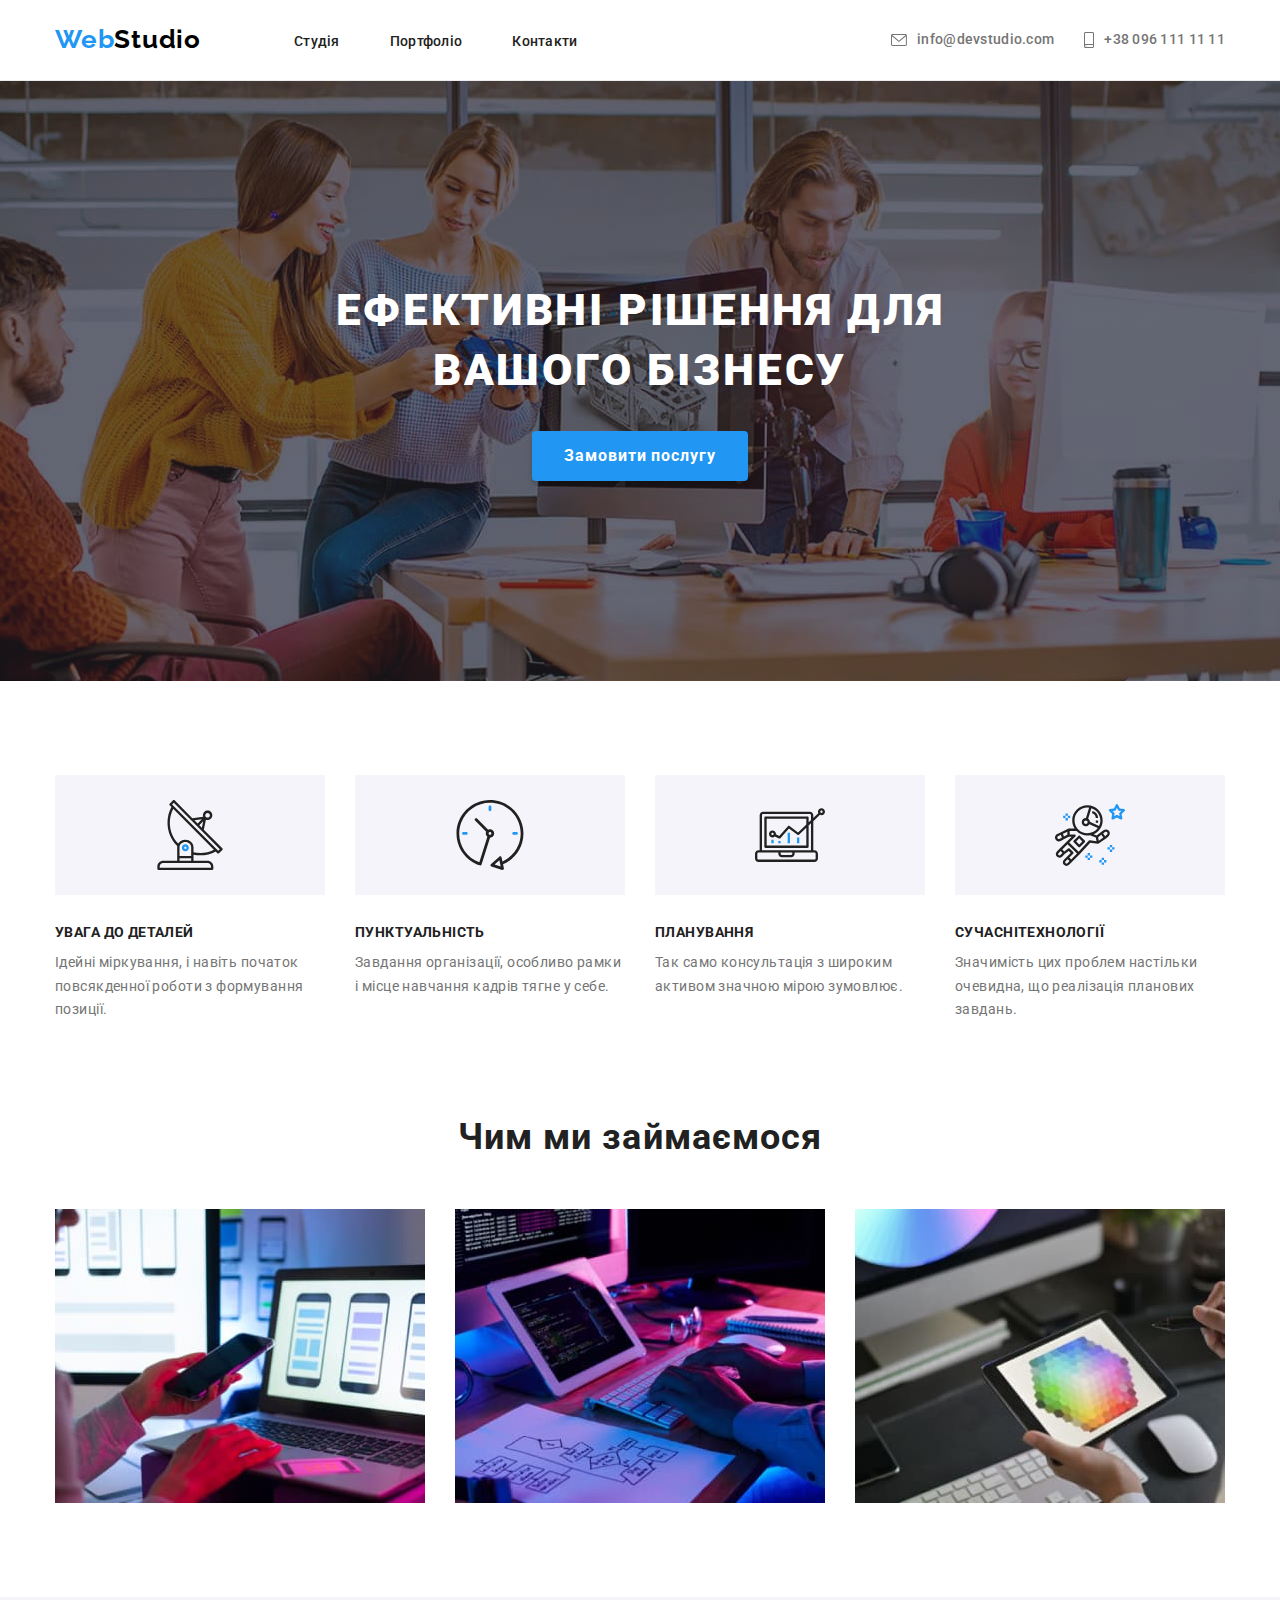
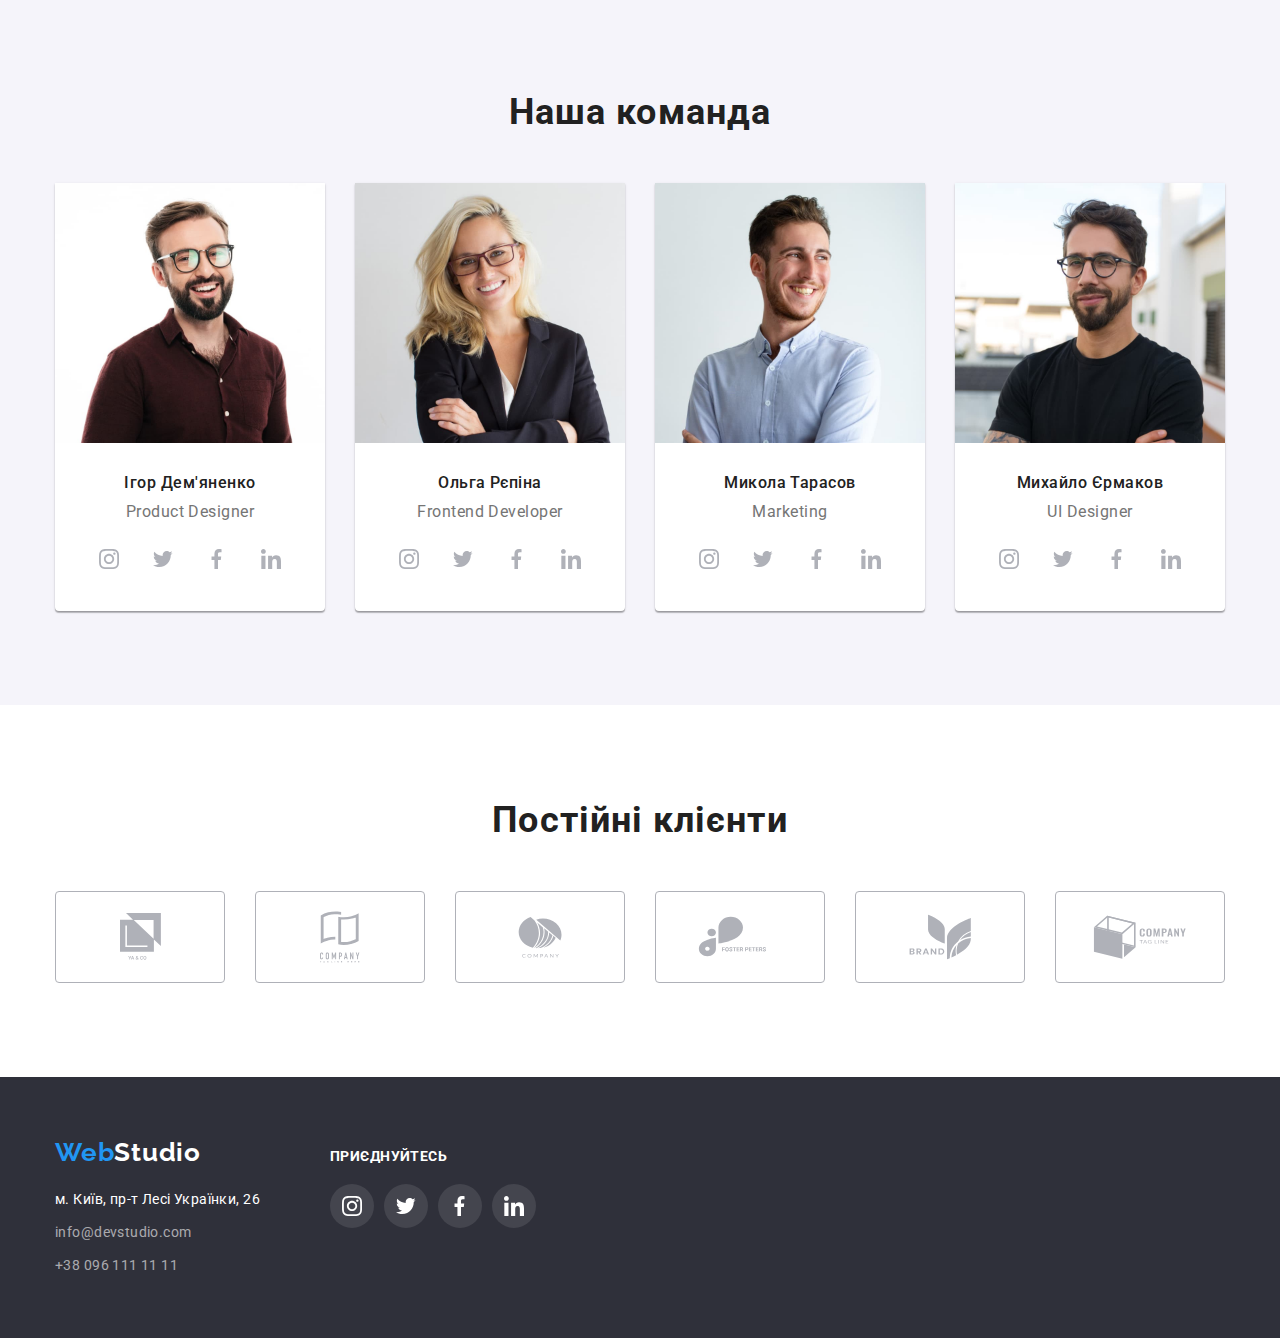
==== index.html @ 2ecab2a1 "home work 5" ====
<!DOCTYPE html>
<html lang="uk">
<head>
    <meta charset="UTF-8">
    <meta http-equiv="X-UA-Compatible" content="IE=edge">
    <meta name="viewport" content="width=device-width, initial-scale=1.0">
    <title>Document</title>
    <link rel="preconnect" href="https://fonts.googleapis.com">
    <link rel="preconnect" href="https://fonts.gstatic.com" crossorigin>
    <link rel="stylesheet" href="https://cdnjs.cloudflare.com/ajax/libs/modern-normalize/1.1.0/modern-normalize.min.css"
        integrity="sha512-wpPYUAdjBVSE4KJnH1VR1HeZfpl1ub8YT/NKx4PuQ5NmX2tKuGu6U/JRp5y+Y8XG2tV+wKQpNHVUX03MfMFn9Q=="
        crossorigin="anonymous" referrerpolicy="no-referrer" />
    <link href="https://fonts.googleapis.com/css2?family=Raleway:wght@700&family=Roboto:wght@400;500;700;900&display=swap"
          rel="stylesheet">
    <link rel="stylesheet" href="./styles/styles.css">
</head>
 <body>
        <header class="header">
            <div class="container header-container">
                <nav class="header-navigation">
                    <a href="./index.html" lang="en" class="header-logo link">Web<span class="studio">Studio</span></a>
                    <ul class="header-navigation list">
                        <li class="header-navigation-item">
                            <a href="./index.html" class="header-text header-studio link">Студія</a>
                        </li>
                        <li class="header-navigation-item">
                            <a href="./portfolio.html" class="header-text header-portfolio link">Портфоліо</a>
                        </li>
                        <li class="header-navigation-item">
                            <a href="#" class="header-text header-contact link">Контакти</a>
                        </li>
                    </ul>
                </nav>                
            <ul class="header-list list">
                <li class="header-item">
                            <a class="header-mail link" href="mailto:info@devstudio.com" lang="en"> <svg class="letter" width="16" height="12">
                                <use href="./img/symbol-defs.svg#mail-header"></use>
                            </svg> info@devstudio.com</a>                                       
                </li>
                <li class="header-item">
                    <a class="header-tel link" href="tel:+380961111111"> <svg class="phone" width="10" height="16">
                        <use href="./img/symbol-defs.svg#smartphone-header"></use>
                    </svg> +38 096 111 11 11</a>
                </li>
            </ul>
            </div>
        </header> 
    <main>
        <section class="hero">
            <div class="container container-hero">
                <h1 class="hero-title">Ефективні рішення для вашого бізнесу</h1>
                <button type="button" class="hero-button">Замовити послугу</button>
            </div>          
        </section>
        <section class="benefits">
            <div class="container container-benefits">
                <h2 class="visually-hidden">Наші особливості</h2>
                <ul class="benefit-list list">
                    <li class="benefit-item">
                        <div class="container-benefit-item">
                            <svg wight="70" height="70">
                                <use href="./img/symbol-defs.svg#antenna"></use>
                            </svg>
                            </div>
                            <h3 class="benefit-title">Увага до деталей</h3>
                            <p class="benefit-text">Ідейні міркування, і навіть початок повсякденної роботи з формування позиції.</p>                        
                    </li>
                    <li class="benefit-item">
                        <div class="container-benefit-item">
                            <svg wight="70" height="70">
                                <use href="./img/symbol-defs.svg#clock"></use>
                            </svg>
                        </div>
                        <h3 class="benefit-title">Пунктуальність</h3>
                        <p class="benefit-text">Завдання організації, особливо рамки і місце навчання кадрів тягне у себе.</p>
                    </li>
                    <li class="benefit-item">
                        <div class="container-benefit-item">
                            <svg wight="70" height="70">
                                <use href="./img/symbol-defs.svg#diagram"></use>
                            </svg>
                        </div>
                        <h3 class="benefit-title">Планування</h3>
                        <p class="benefit-text">Так само консультація з широким активом значною мірою зумовлює.</p>
                    </li>
                    <li class="benefit-item">
                        <div class="container-benefit-item">
                            <svg wight="70" height="70">
                                <use href="./img/symbol-defs.svg#astronaut"></use>
                            </svg>
                        </div>
                        <h3 class="benefit-title">Сучаснітехнології</h3>
                        <p class="benefit-text">Значимість цих проблем настільки очевидна, що реалізація планових завдань.</p>
                    </li>
                </ul>
            </div>
        </section>    
        <section class="about">
            <div class="container container-about">
                <h2 class="about-top-text">Чим ми займаємося</h2>
                <ul class="about-list list">
                    <li class="about-item">
                        <img src="./img/img1.jpg" alt="планшет" width="370" height="294">
                    </li>
                    <li class="about-item">
                        <img src="./img/img2.jpg" alt="телефон" width="370" height="294">
                    </li>
                    <li class="about-item">
                        <img src="./img/img3.jpg" alt="кольорова палітра" width="370" height="294">
                    </li>
                </ul>
            </div>
        </section>
        <section class="team">
            <div class="container container-team">
                <h2 class="team-title">Наша команда</h2>
                <ul class="team-list list">
                    <li class="team-item">
                        <img src="./img/img10.jpg" alt="фото Ігор Дем'яненко" width="270" height="260">
                        <div class="container-name">
                            <h3 class="team-top-text">Ігор Дем'яненко</h3>
                            <p lang="en" class="team-text">Product Designer</p>
                            <div class="container-team-soc-list">
                                <ul class="team-soc-list">
                                    <li class="team-soc-item">
                                        <a class="team-soc-link" href="">
                                            <svg class="team-soc-icon" width="20" height="20">
                                                <use href="./img/symbol-defs.svg#instagram"></use>
                                            </svg>
                                        </a>
                                    </li>
                                    <li class="team-soc-item">
                                        <a class="team-soc-link" href="">
                                            <svg class="team-soc-icon" width="20" height="20">
                                                <use href="./img/symbol-defs.svg#twitter"></use>
                                            </svg>
                                        </a>
                                    </li>
                                    <li class="team-soc-item">
                                        <a class="team-soc-link" href="">
                                            <svg class="team-soc-icon" width="20" height="20">
                                                <use href="./img/symbol-defs.svg#facebook"></use>
                                            </svg>
                                        </a>
                                    </li>
                                    <li class="team-soc-item">
                                        <a class="team-soc-link" href="">
                                            <svg class="team-soc-icon" width="20" height="20">
                                                <use href="./img/symbol-defs.svg#linkedin"></use>
                                            </svg>
                                        </a>
                                    </li>
                                </ul>
                            </div>
                        </div>
                    </li>
                    <li class="team-item">
                        <img src="./img/img11.jpg" alt="фото Ольга Рєпіна" width="270" height="260">
                        <div class="container-name">
                            <h3 class="team-top-text">Ольга Рєпіна</h3>
                            <p lang="en" class="team-text">Frontend Developer</p>
                            <div class="container-team-soc-list">
                                <ul class="team-soc-list">
                                    <li class="team-soc-item">
                                        <a class="team-soc-link" href="">
                                            <svg class="team-soc-icon" width="20" height="20">
                                                <use href="./img/symbol-defs.svg#instagram"></use>
                                            </svg>
                                        </a>
                                    </li>
                                    <li class="team-soc-item">
                                        <a class="team-soc-link" href="">
                                            <svg class="team-soc-icon" width="20" height="20">
                                                <use href="./img/symbol-defs.svg#twitter"></use>
                                            </svg>
                                        </a>
                                    </li>
                                    <li class="team-soc-item">
                                        <a class="team-soc-link" href="">
                                            <svg class="team-soc-icon" width="20" height="20">
                                                <use href="./img/symbol-defs.svg#facebook"></use>
                                            </svg>
                                        </a>
                                    </li>
                                    <li class="team-soc-item">
                                        <a class="team-soc-link" href="">
                                            <svg class="team-soc-icon" width="20" height="20">
                                                <use href="./img/symbol-defs.svg#linkedin"></use>
                                            </svg>
                                        </a>
                                    </li>
                                </ul>
                            </div>                              
                        </div>
                    </li>
                    <li class="team-item">
                        <img src="./img/img12.jpg" alt="фото Микола Тарасов" width="270" height="260">
                        <div class="container-name">
                            <h3 class="team-top-text">Микола Тарасов</h3>
                            <p lang="en" class="team-text">Marketing</p>
                            <div class="container-team-soc-list">
                                <ul class="team-soc-list">
                                    <li class="team-soc-item">
                                        <a class="team-soc-link" href="">
                                            <svg class="team-soc-icon" width="20" height="20">
                                                <use href="./img/symbol-defs.svg#instagram"></use>
                                            </svg>
                                        </a>
                                    </li>
                                    <li class="team-soc-item">
                                        <a class="team-soc-link" href="">
                                            <svg class="team-soc-icon" width="20" height="20">
                                                <use href="./img/symbol-defs.svg#twitter"></use>
                                            </svg>
                                        </a>
                                    </li>
                                    <li class="team-soc-item">
                                        <a class="team-soc-link" href="">
                                            <svg class="team-soc-icon" width="20" height="20">
                                                <use href="./img/symbol-defs.svg#facebook"></use>
                                            </svg>
                                        </a>
                                    </li>
                                    <li class="team-soc-item">
                                        <a class="team-soc-link" href="">
                                            <svg class="team-soc-icon" width="20" height="20">
                                                <use href="./img/symbol-defs.svg#linkedin"></use>
                                            </svg>
                                        </a>
                                    </li>
                                </ul>
                            </div>
                        </div>
                    </li>
                    <li class="team-item">
                        <img src="./img/img13.jpg" alt="фото Михайло Єрмаков" width="270" height="260">
                        <div class="container-name">
                            <h3 class="team-top-text">Михайло Єрмаков</h3>
                            <p lang="en" class="team-text">UI Designer</p>
                            <div class="container-team-soc-list">
                                <ul class="team-soc-list">
                                    <li class="team-soc-item">
                                        <a class="team-soc-link" href="">
                                            <svg class="team-soc-icon" width="20" height="20">
                                                <use href="./img/symbol-defs.svg#instagram"></use>
                                            </svg>
                                        </a>
                                    </li>
                                    <li class="team-soc-item">
                                        <a class="team-soc-link" href="">
                                            <svg class="team-soc-icon" width="20" height="20">
                                                <use href="./img/symbol-defs.svg#twitter"></use>
                                            </svg>
                                        </a>
                                    </li>
                                    <li class="team-soc-item">
                                        <a class="team-soc-link" href="">
                                            <svg class="team-soc-icon" width="20" height="20">
                                                <use href="./img/symbol-defs.svg#facebook"></use>
                                            </svg>
                                        </a>
                                    </li>
                                    <li class="team-soc-item">
                                        <a class="team-soc-link" href="">
                                            <svg class="team-soc-icon" width="20" height="20">
                                                <use href="./img/symbol-defs.svg#linkedin"></use>
                                            </svg>
                                        </a>
                                    </li>
                                </ul>
                            </div>
                        </div>
                    </li>
                </ul>
            </div>
        </section>
        <section class="clients">
            <div class="container container-clients">
                <h2 class="clients-title">Постійні клієнти</h2>
                <div class="container-clients-list">
                    <ul class="clients-list">
                        <li class="clients-item">
                            <a class="clients-link" href="">
                                    <svg width="41" height="47" class="clients-item-svg">
                                        <use href="./img/symbol-defs.svg#ya-co"></use>
                                    </svg>
                            </a>
                        </li>
                        <li class="clients-item">
                            <a class="clients-link" href="">
                                <svg width="40" height="52" class="clients-item-svg">
                                    <use href="./img/symbol-defs.svg#tagline"></use>
                                </svg>
                            </a>
                        </li>
                        <li class="clients-item">
                            <a class="clients-link" href="">
                                <svg width="44" height="42" class="clients-item-svg">
                                    <use href="./img/symbol-defs.svg#company"></use>
                                </svg>
                            </a>
                        </li>
                        <li class="clients-item">
                            <a class="clients-link" href="">
                                <svg width="85" height="41" class="clients-item-svg">
                                    <use href="./img/symbol-defs.svg#foster"></use>
                                </svg>
                            </a>
                        </li>
                        <li class="clients-item">
                            <a class="clients-link" href="">
                                <svg width="63" height="46" class="clients-item-svg">
                                    <use href="./img/symbol-defs.svg#brand"></use>
                                </svg>
                            </a>
                        </li>
                        <li class="clients-item">
                            <a class="clients-link" href="">
                                <svg width="94" height="44" class="clients-item-svg">
                                    <use href="./img/symbol-defs.svg#tag-line"></use>
                                </svg>
                            </a>
                        </li>
                    </ul>
                </div>               
            </div>
        </section>    
    </main>  
    <footer class="footer">
        <div class="container container-contacts">
            <div>
                <a href="./index.html" lang="en" class="footer-logo link">Web<span class="studio-footer">Studio</span></a>
                <address class="contacts">
                    <ul class="contacts-list list">
                        <li class="contacts-item">
                            <a class="contacts-address link" href="https://goo.gl/maps/B1BuaEcnpgb62k3GA" target="_blank"
                                rel="noopener noreferrer nofollow">м. Київ, пр-т Лесі Українки, 26</a>
                        </li>
                        <li class="contacts-item">
                            <a href="mailto:info@devstudio.com" class="contact-link link" lang="en">info@devstudio.com</a>
                        </li>
                        <li class="contacts-item">
                            <a href="tel:+380961111111" class="contact-link link">+38 096 111 11 11</a>
                        </li>
                    </ul>
                </address>
            </div>          
            <div class="container-footer-soc-header">
                <h2 class="footer-soc-header">приєднуйтесь</h2>
                <ul class="footer-soc-list">
                    <li class="footer-soc-item">
                        <a class="footer-soc-link" href="">
                            <svg class="foter-soc-icon" width="20" height="20">
                                <use href="./img/symbol-defs.svg#instagram"></use>
                            </svg>
                        </a>
                    </li>
                    <li class="footer-soc-item">
                        <a class="footer-soc-link" href="">
                            <svg class="footer-soc-icon" width="20" height="20">
                                <use href="./img/symbol-defs.svg#twitter"></use>
                            </svg>
                        </a>
                    </li>
                    <li class="footer-soc-item">
                        <a class="footer-soc-link" href="">
                            <svg class="footer-soc-icon" width="20" height="20">
                                <use href="./img/symbol-defs.svg#facebook"></use>
                            </svg>
                        </a>
                    </li>
                    <li class="footer-soc-item">
                        <a class="footer-soc-link" href="">
                            <svg class="footer-soc-icon" width="20" height="20">
                                <use href="./img/symbol-defs.svg#linkedin"></use>
                            </svg>
                        </a>
                    </li>
                </ul>
            </div>
        </div>
    </footer>
</body>
</html>
---- styles/styles.css ----
html {
    box-sizing: border-box;
}

*,
*::before,
*::after {
    box-sizing: inherit;
}

.container {
    width: 1200px;
    padding-left: 15px;
    padding-right: 15px;
    margin: 0 auto;
}

body {
    font-family: 'Roboto', sans-serif;
    background-color: var(--white-color);
    margin: 0px;
}

:root {
    --white-color: #ffffff;
    --black-color: #000000;
    --dark-grey-color: #212121;
    --light-gray-color: #757575;
    --blue-color: #2196F3;
    --dirty-white-color: #F5F4FA;
    --gray-color: #2F303A;
    --btn-blue-color: #188CE8;
}

p,
h1,
h2,
h3,
h4,
h5,
h6 {
    margin: 0px;
}

ul,
ol {
    margin: 0px;
    padding-left: 0px;
    list-style: none;
}

img {
    display: block;
    height: auto;
    max-width: 100%;
}

button {
    cursor: pointer;
}

.visually-hidden {
    position: absolute;
    width: 1px;
    height: 1px;
    margin: -1px;
    border: 0;
    padding: 0;

    white-space: nowrap;
    clip-path: inset(100%);
    clip: rect(0 0 0 0);
    overflow: hidden;
}

.list {
    list-style: none;
}

.link {
    text-decoration: none;
}

.header-text, 
.header-tel,
.header-mail {
    font-weight: 500;
    font-size: 14px;
    line-height: 1.14;
    letter-spacing: 0.02em;
}

.about-top-text, .team-title, .clients-title {
    font-weight: 700;
    font-size: 36px;
    line-height: 1.17;
    text-align: center;
    letter-spacing: 0.03em;
    color: var(--dark-grey-color);
}

.team-top-text,
.team-text {
    font-size: 16px;
    line-height: 1.19;
    text-align: center;
    letter-spacing: 0.03em;
}

.contacts-address,
.contact-link {
    font-size: 14px;
    line-height: 1.71;
    letter-spacing: 0.03em;
}

footer {
    background-color: var(--gray-color);
}

/* Header  */

.header {
    background-color: var(--white-color);

    border-bottom-width: 1px;
    border-bottom-style: solid;
    border-bottom-color: #ECECEC
}

.header-container {
    display: flex;
    align-items: center;
}

.header-navigation {
    display: flex;
    align-items: center;
}

.header-list {
    display: flex;
    margin-left: auto;
}

.header-logo {
    margin-left: 0px;
    margin-right: 93px;
    padding-top: 24px;
    padding-bottom: 25px;
    
    font-family: 'Raleway', sans-serif;
    font-weight: 700;
    font-size: 26px;
    line-height: 1.19;
    letter-spacing: 0.03em;
    color: var(--blue-color);
}

.studio {
    color: var(--black-color);
}

.header-text {
    color: var(--dark-grey-color);
}

.header-portfolio {
    margin: 0px 50px 0px 50px;
    padding: 32px 0px 32px 0px;
}

.header-contact, .header-studio {
    padding: 32px 0px 32px 0px;
}

.header-mail {
    display: block;
    margin-right: 30px;
}

.header-tel {
    display: block;
}

.letter {
    margin-right: 10px;
    fill:#757575;
}

.phone {
    display: flex;
    align-items: center;
    margin-right: 10px;
    fill: #757575;
}

.letter:hover,
.letter:focus {
    fill: #2196F3;
}

.phone:hover,
.phone:focus {
    fill:#2196F3;
}

.header-tel,
.header-mail {
    display: flex;
    align-items: center;
    color: var(--light-gray-color);
    padding: 32px 0px 32px 0px;
}

.header-text:hover,
.header-text:focus {
    fill: var(--blue-color);
    color: var(--blue-color);
}

.header-tel:hover .phone,
.header-tel:focus .phone {
    fill: var(--blue-color);
}

.header-tel:hover,
.header-tel:focus {
    color: var(--blue-color);
}

.header-mail:hover .letter,
.header-mail:focus .letter {
fill: var(--blue-color);
}

.header-mail:hover,
.header-mail:focus {
    color: var(--blue-color);
}

 /* Hero */

 .container-hero {
    text-align: center;
 }

 .hero {
    background: var(--gray-color);
    background-image: linear-gradient(rgba(47, 48, 58, 0.4), rgba(47, 48, 58, 0.4)), url(../img/hero-background.jpg);
    background-repeat: no-repeat;
    background-position: center;
    background-size: cover;
    max-width: 1600px;
    margin: 0 auto;
    padding-top: 200px;
    padding-bottom: 200px;
 }

 .hero-title {
    font-weight: 900;
    font-size: 44px;
    line-height: 1.36;
    text-align: center;
    letter-spacing: 0.06em;
    text-transform: uppercase;
    color: var(--white-color);

    width: 696px;
    text-align: center;
    margin-right: auto;
    margin-left: auto;
    margin-bottom: 30px;
}

.hero-button {
    display: inline-block;
    min-width: auto;
    height: 50px;
    margin: auto;
    padding: 10px 32px;
   
    font-family: inherit;
    font-weight: 700;
    font-size: 16px;
    line-height: 1.88;
    text-decoration: none;
    align-items: center;
    text-align: center;
    letter-spacing: 0.06em;
    border-radius: 4px;
    border: none;
    box-shadow: 0px 4px 4px rgba(0, 0, 0, 0.15);

    color: var(--white-color);
    background-color: var(--blue-color);  
} 

.hero-button:hover,
.hero-button:focus {
    background-color: var(--btn-blue-color);
}

 /* Benefits */

 .benefits {
    padding-top: 94px;
    padding-bottom: 94px;
 }

 .benefit-list {
    display: flex;
    flex-direction: row;
 }

 .benefit-item {
    width: 270px;
    margin-right: 30px;
 }

 .benefit-item:nth-child(4n) {
    margin-right: 0px;
 }

 .benefit-title {
    margin-bottom: 10px;

    font-weight: 700;
    font-size: 14px;
    line-height: 1.14;
    letter-spacing: 0.03em;
    text-transform: uppercase;
    color: var(--dark-grey-color);
 }

 .benefit-text {
    font-size: 14px;
    line-height: 1.71;   
    letter-spacing: 0.03em;   
    color: var(--light-gray-color);
 }

.container-benefit-item {
    display: flex;
    align-items: center;

    background-color: var(--dirty-white-color);
    width: 270px;
    height: 120px;
    margin-bottom: 30px;
}

 /* About */

 .about {
    padding-bottom: 94px;
 }

 .about-list {
    display: flex;
    flex-direction: row;
 }

 .about-item {
    margin-right: 30px;
 }

 .about-item:nth-child(3n) {
    margin-right: 0px;
 }

 .about-top-text {
    margin-bottom: 50px;
 }


/* Team */

.container-team {
    padding-bottom: 0px;
    margin-left: auto;
    margin-right: auto;
}

.team-list {
    display: flex;
}

.team-item {
    width: 270px;
    margin-right: 30px;
    border-radius: 0px 0px 4px 4px;
    box-shadow: 0px 1px 3px rgba(0, 0, 0, 0.12), 
    0px 1px 1px rgba(0, 0, 0, 0.14), 
    0px 2px 1px rgba(0, 0, 0, 0.2);
}

.team-item:nth-child(4n) {
    margin-right: 0px;
}

.team {
    background: var(--dirty-white-color);
    padding-top: 94px;
    padding-bottom: 94px;
}

.team-top-text {
    margin-bottom: 10px;

    font-weight: 500;
    color: var(--dark-grey-color);
}

.team-text {  
    color: var(--light-gray-color);
    margin-bottom: 16px;
}

.team-item {
    text-align: center;

    background-color: var(--white-color);
}

.team-title {
    margin-bottom: 50px;
}

.container-name {
    padding-top: 30px;
    padding-bottom: 30px;
}

.team-soc-link {
    width: 44px;
    height: 44px;
    border-radius: 50%;
    background-color: var(--white-color);
    display: flex;
    align-items: center;
    justify-content: center;
    fill: #AFB1B8;;
}

.team-soc-list {
    display: flex;
    justify-content: center;
    gap: 10px;
    
}

.container-team-soc-list {
    display: flex;
    justify-content: center;
}

.team-soc-link:hover,
.team-soc-link:focus {
    background-color: var(--blue-color);
    fill: var(--white-color);
}

/* Clients */

.container-clients {
    margin-left: auto;
    margin-right: auto;
}

.clients {
    padding-top: 94px;
    padding-bottom: 94px;
}

.clients-title {
    margin-bottom: 50px;
}

.container-clients-list {
    display: flex;
    justify-content: center;
}

.clients-list {
    display: flex;   
    margin-left: auto;
    gap: 30px;
    justify-content: center;
    }

.clients-item {
    display: flex;
    box-sizing: border-box;
    width: 170px;
    height: 92px;
}

.clients-link {
    display: flex;
    margin: auto;
    width: 100%;
    height: 100%;
    border: 1px solid #AFB1B8;
    border-radius: 4px;
    align-items: center;
    justify-content: center;
    padding: 16px 32px;
}

.clients-item-svg {
    fill:  #AFB1B8;
}

.clients-link:hover .clients-item-svg,
.clients-link:focus .clients-item-svg {
    fill: var(--blue-color);
}

.clients-link:hover,
.clients-link:focus {
    border: 1px solid var(--blue-color)
}

/* Contacts */

.footer {
    padding-top: 60px;
    padding-bottom: 60px;
}

.footer-logo {
    display: inline-block;
    margin-bottom: 20px;
    font-family: 'Raleway', sans-serif;
    font-weight: 700;
    font-size: 26px;
    line-height: 1.19;
    letter-spacing: 0.03em;
    color: var(--blue-color);
}

.contacts-item {
    margin-bottom: 9px;
}

.contacts-item:nth-child(3n) {
    margin-bottom: 0px;
}

.contacts {
    font-style: normal;
}

.contacts-address {
    color: var(--white-color);
}

.contact-link {
    color: rgba(255, 255, 255, 0.6);
}

.contact-link:hover,
.contact-link:focus {
    color: var(--blue-color);
}

.contacts-address:hover,
.contacts-address:focus {
    color: var(--blue-color);
}

.studio-footer {
    color: var(--white-color);
}

.footer-soc-list {
    display: flex;
    justify-content: center;
    gap: 10px;
}

.footer-soc-link {
    display: inline-block;
    width: 44px;
    height: 44px;
    border-radius: 50%;
    background-color: var(--white-color);
    display: flex;
    align-items: center;
    justify-content: center;
    fill: var(--white-color);
    background: rgba(255, 255, 255, 0.1);
    ;
}

.footer-soc-header {
    display: inline-block;
    justify-content: center;
    font-weight: 700;
    font-size: 14px;
    line-height: 16px;
    letter-spacing: 0.03em;
    text-transform: uppercase;

    color: var(--white-color);
}

.container-footer-soc-header {
    display: inline-block;
    align-items: center;
    justify-content: center;
}

.footer-soc-header {
    margin-bottom: 20px;
}

.footer-soc-link:hover,
.footer-soc-link:focus {
    background-color: var(--blue-color);
    fill: var(--white-color);
}

.contacts-list {
    display: inline-block;
    
}

.container-contacts {
    display: flex;
    align-items: baseline;
}

.container-footer-soc-header {
    margin-left: 70px;
}

/* Portfolio */

.portfolio {
    padding-top: 94px;
    padding-bottom: 94px;
}

.container-portfolio {
    
    margin-left: auto;
    margin-right: auto;
}

.portfolio-list {
    display: flex;
    margin-bottom: 50px;
    margin-left: auto;
    gap: 8px;
    justify-content: center;
}

.all {
    width: 73px;
}

.web {
    width: 125px;
}

.apps {
    width: 112px;
}

.design {
    width: 103px;
}

.marketing {
    width: 130px;
}

.examples-top {
 display: block;
}

.examples-top:hover,
.examples-top:focus {
    box-shadow: 0px 1px 1px rgba(0, 0, 0, 0.12),
            0px 4px 4px rgba(0, 0, 0, 0.06),
            1px 4px 6px rgba(0, 0, 0, 0.16);
}

.portfolio-item-btn:hover,
.portfolio-item-btn:focus {
    box-shadow: 0px 3px 1px rgba(0, 0, 0, 0.1), 
    0px 1px 2px rgba(0, 0, 0, 0.08), 
    0px 2px 2px rgba(0, 0, 0, 0.12);
}

.portfolio-item-btn {
    display: block;
    padding: 6px 22px;
    min-width: auto;
    height: 38px;
    border: none;
    border-radius: 4px;

    font-family: inherit;
    font-weight: 500;
    font-size: 16px;
    line-height: 1.62;
    align-items: center;
    text-align: center;
    letter-spacing: 0.03em;
    color: var(--dark-grey-color);
    background: var(--dirty-white-color);
}

.portfolio-item-btn:hover,
.portfolio-item-btn:focus {
    background: var(--blue-color);
    color: var(--white-color);
}

.examples-list {
    display: flex;
    flex-wrap: wrap;
}

.examples-item {
    width: 370px;
    margin-right: 30px;
    margin-bottom: 30px;
    background: var(--white-color);
}

.examples-item:nth-child(3n+3) {
    margin-right: 0px;
}

.examples-item:nth-child(n + 7) {
    margin-bottom: 0px;
}

.container-examples-top-text {
    padding: 20px 24px;
    border: 1px solid #EEEEEE;
    border-top: none;
}

.examples-top-text {
    font-weight: 700;
    font-size: 18px;
    line-height: 2.00;    
    letter-spacing: 0.06em;
    color: var(--dark-grey-color);

    margin-bottom: 4px;
}
.examples-text {
    font-size: 16px;
    line-height: 1.88;       
    letter-spacing: 0.03em;
    color: var(--light-gray-color); 
}
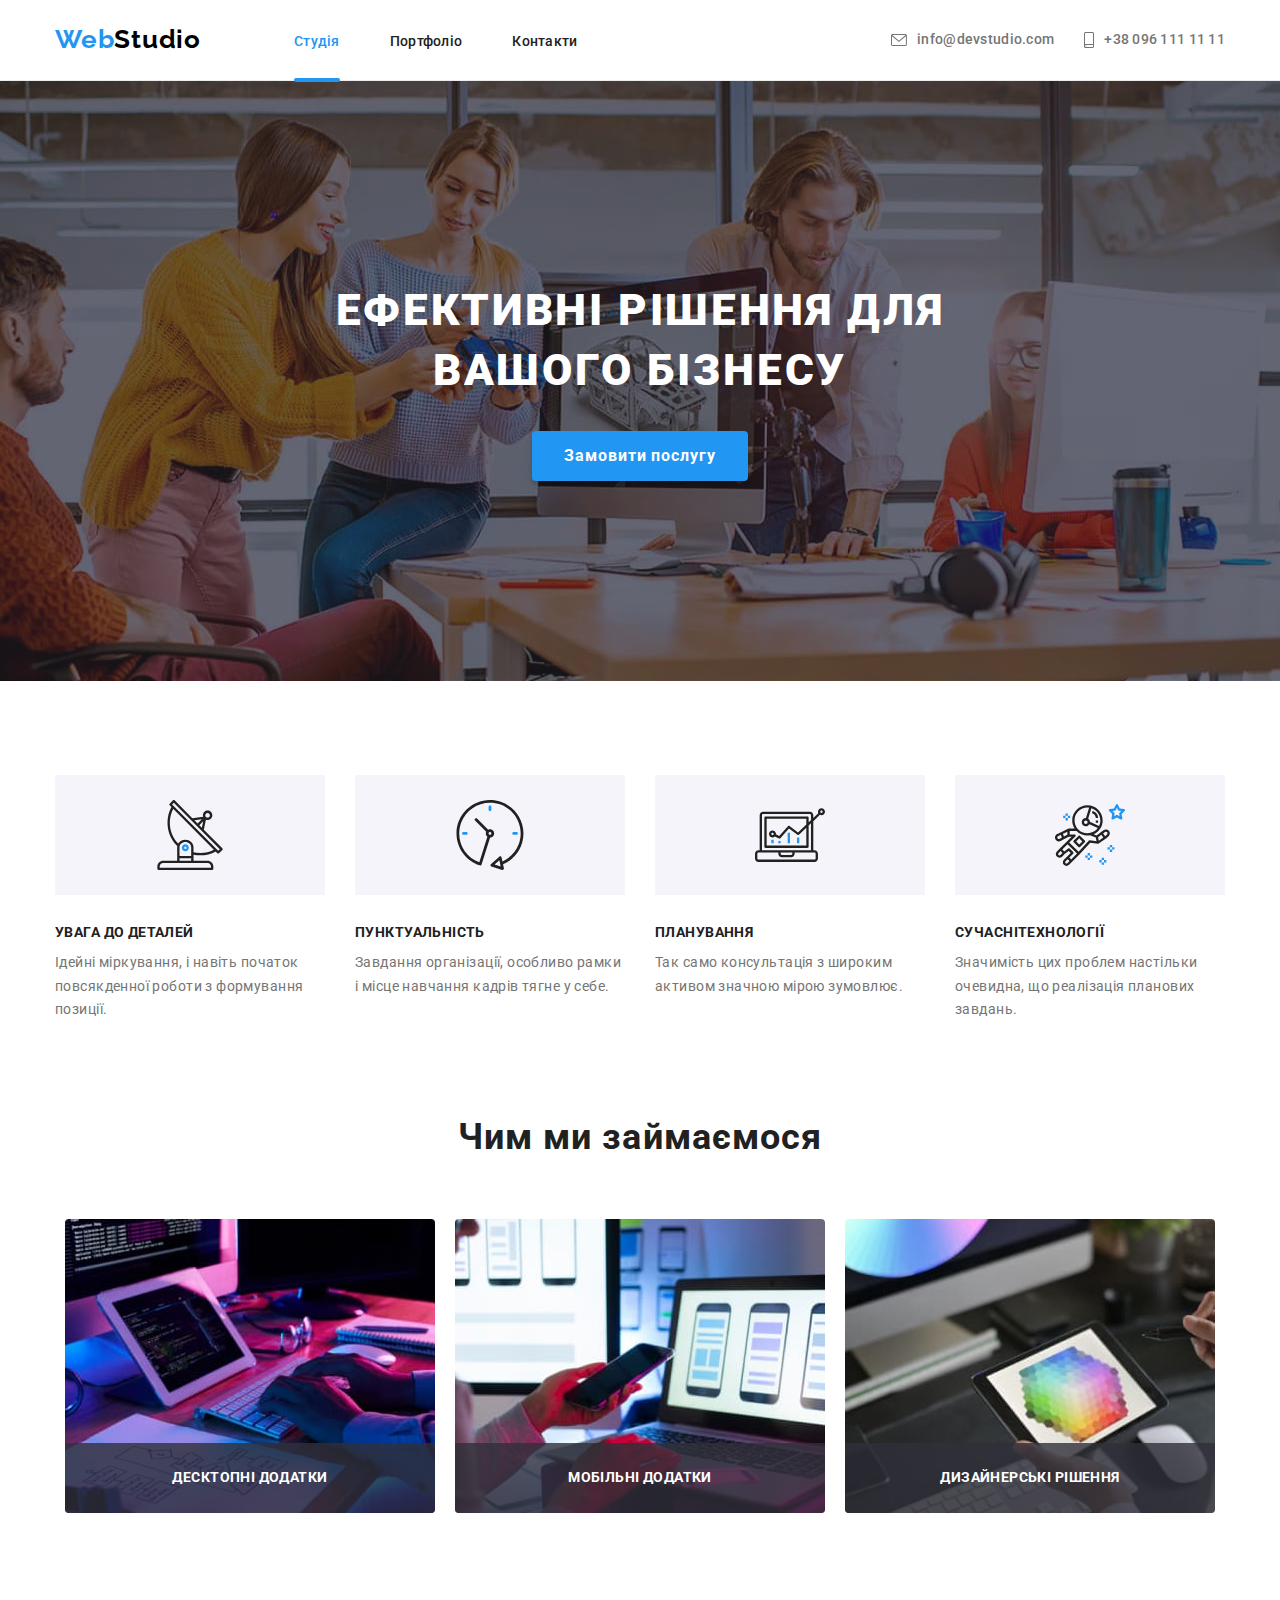
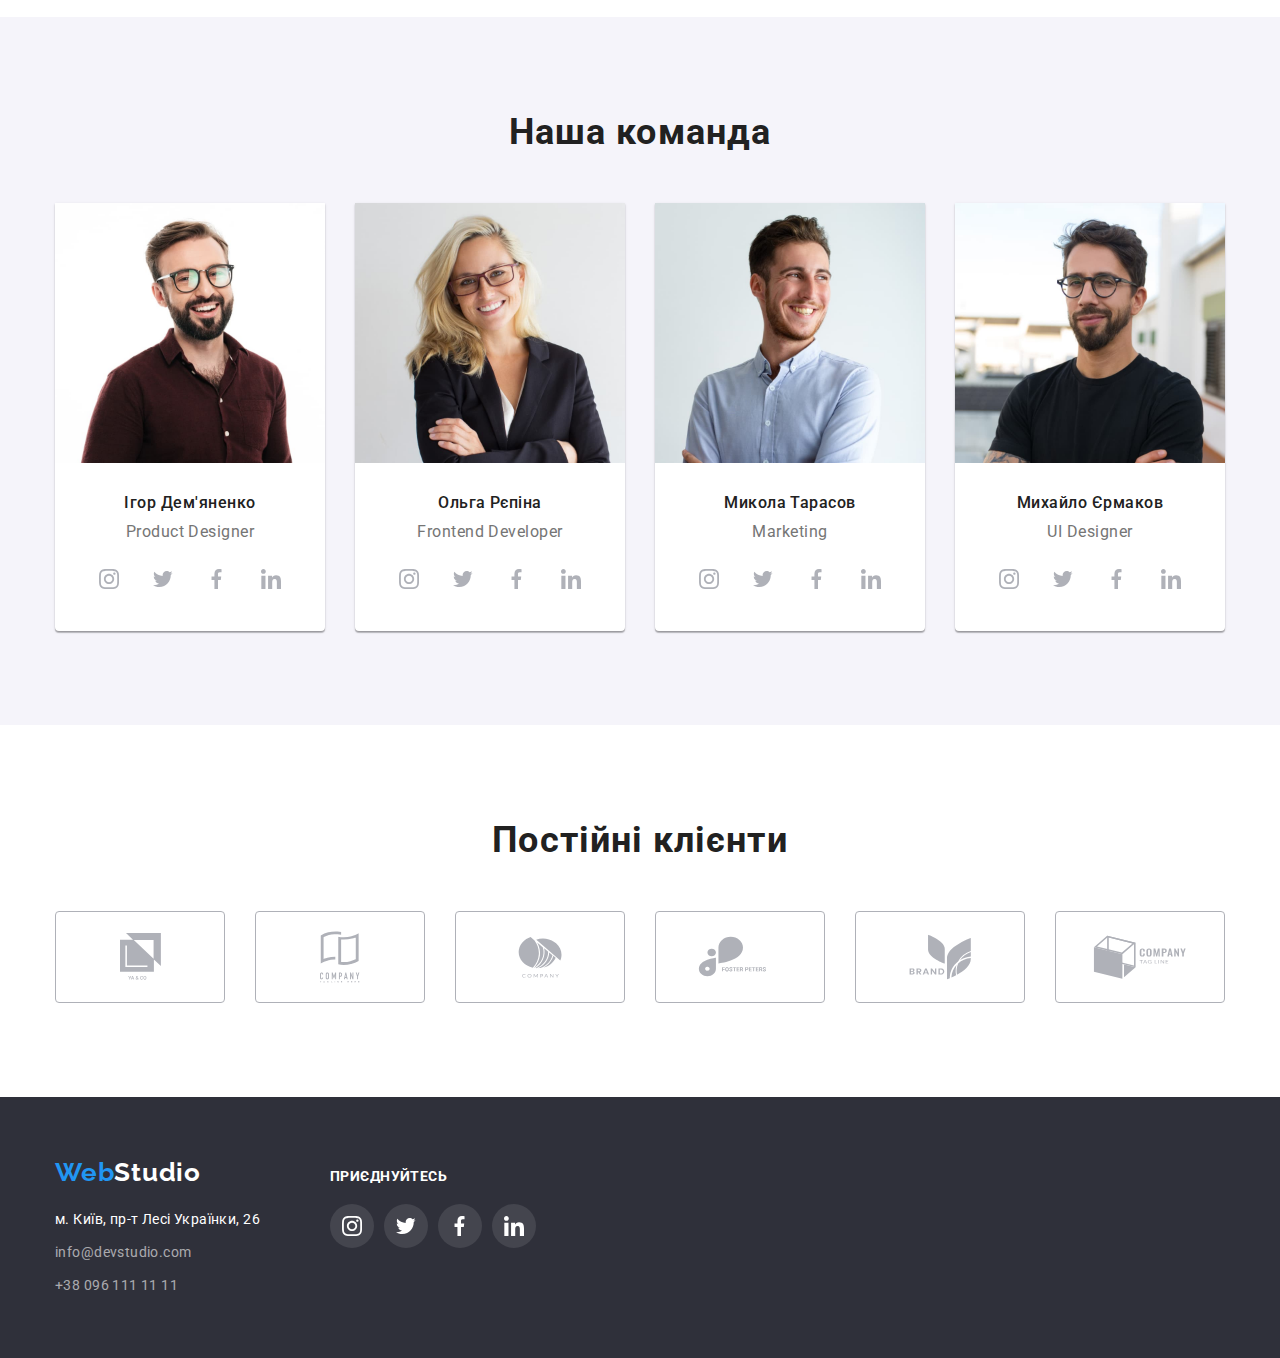
==== commit 930313da: "home-work 5" ====
--- a/index.html
+++ b/index.html
@@ -1,384 +1,486 @@
 <!DOCTYPE html>
 <html lang="uk">
-<head>
-    <meta charset="UTF-8">
-    <meta http-equiv="X-UA-Compatible" content="IE=edge">
-    <meta name="viewport" content="width=device-width, initial-scale=1.0">
+  <head>
+    <meta charset="UTF-8" />
+    <meta http-equiv="X-UA-Compatible" content="IE=edge" />
+    <meta name="viewport" content="width=device-width, initial-scale=1.0" />
     <title>Document</title>
-    <link rel="preconnect" href="https://fonts.googleapis.com">
-    <link rel="preconnect" href="https://fonts.gstatic.com" crossorigin>
-    <link rel="stylesheet" href="https://cdnjs.cloudflare.com/ajax/libs/modern-normalize/1.1.0/modern-normalize.min.css"
-        integrity="sha512-wpPYUAdjBVSE4KJnH1VR1HeZfpl1ub8YT/NKx4PuQ5NmX2tKuGu6U/JRp5y+Y8XG2tV+wKQpNHVUX03MfMFn9Q=="
-        crossorigin="anonymous" referrerpolicy="no-referrer" />
-    <link href="https://fonts.googleapis.com/css2?family=Raleway:wght@700&family=Roboto:wght@400;500;700;900&display=swap"
-          rel="stylesheet">
-    <link rel="stylesheet" href="./styles/styles.css">
-</head>
- <body>
-        <header class="header">
-            <div class="container header-container">
-                <nav class="header-navigation">
-                    <a href="./index.html" lang="en" class="header-logo link">Web<span class="studio">Studio</span></a>
-                    <ul class="header-navigation list">
-                        <li class="header-navigation-item">
-                            <a href="./index.html" class="header-text header-studio link">Студія</a>
-                        </li>
-                        <li class="header-navigation-item">
-                            <a href="./portfolio.html" class="header-text header-portfolio link">Портфоліо</a>
-                        </li>
-                        <li class="header-navigation-item">
-                            <a href="#" class="header-text header-contact link">Контакти</a>
-                        </li>
-                    </ul>
-                </nav>                
-            <ul class="header-list list">
-                <li class="header-item">
-                            <a class="header-mail link" href="mailto:info@devstudio.com" lang="en"> <svg class="letter" width="16" height="12">
-                                <use href="./img/symbol-defs.svg#mail-header"></use>
-                            </svg> info@devstudio.com</a>                                       
-                </li>
-                <li class="header-item">
-                    <a class="header-tel link" href="tel:+380961111111"> <svg class="phone" width="10" height="16">
-                        <use href="./img/symbol-defs.svg#smartphone-header"></use>
-                    </svg> +38 096 111 11 11</a>
-                </li>
+    <link rel="preconnect" href="https://fonts.googleapis.com" />
+    <link rel="preconnect" href="https://fonts.gstatic.com" crossorigin />
+    <link
+      rel="stylesheet"
+      href="https://cdnjs.cloudflare.com/ajax/libs/modern-normalize/1.1.0/modern-normalize.min.css"
+      integrity="sha512-wpPYUAdjBVSE4KJnH1VR1HeZfpl1ub8YT/NKx4PuQ5NmX2tKuGu6U/JRp5y+Y8XG2tV+wKQpNHVUX03MfMFn9Q=="
+      crossorigin="anonymous"
+      referrerpolicy="no-referrer"
+    />
+    <link
+      href="https://fonts.googleapis.com/css2?family=Raleway:wght@700&family=Roboto:wght@400;500;700;900&display=swap"
+      rel="stylesheet"
+    />
+    <link rel="stylesheet" href="./styles/styles.css" />
+  </head>
+  <body>
+    <header class="header">
+      <div class="container header-container">
+        <nav class="header-navigation">
+          <a href="./index.html" lang="en" class="header-logo link"
+            >Web<span class="studio">Studio</span></a
+          >
+          <ul class="header-navigation list">
+            <li class="header-navigation-item">
+              <a
+                href="./index.html"
+                class="header-text header-studio link current"
+                >Студія</a
+              >
+            </li>
+            <li class="header-navigation-item">
+              <a
+                href="./portfolio.html"
+                class="header-text header-portfolio link"
+                >Портфоліо</a
+              >
+            </li>
+            <li class="header-navigation-item">
+              <a href="#" class="header-text header-contact link">Контакти</a>
+            </li>
+          </ul>
+        </nav>
+        <ul class="header-list list">
+          <li class="header-item">
+            <a
+              class="header-mail link"
+              href="mailto:info@devstudio.com"
+              lang="en"
+            >
+              <svg class="letter" width="16" height="12">
+                <use href="./img/symbol-defs.svg#mail-header"></use>
+              </svg>
+              info@devstudio.com</a
+            >
+          </li>
+          <li class="header-item">
+            <a class="header-tel link" href="tel:+380961111111">
+              <svg class="phone" width="10" height="16">
+                <use href="./img/symbol-defs.svg#smartphone-header"></use>
+              </svg>
+              +38 096 111 11 11</a
+            >
+          </li>
+        </ul>
+      </div>
+    </header>
+    <main>
+      <section class="hero">
+        <div class="container container-hero">
+          <h1 class="hero-title">Ефективні рішення для вашого бізнесу</h1>
+          <button type="button" class="hero-button" data-modal-open>
+            Замовити послугу
+          </button>
+        </div>
+      </section>
+      <section class="benefits">
+        <div class="container container-benefits">
+          <h2 class="visually-hidden">Наші особливості</h2>
+          <ul class="benefit-list list">
+            <li class="benefit-item">
+              <div class="container-benefit-item">
+                <svg wight="70" height="70">
+                  <use href="./img/symbol-defs.svg#antenna"></use>
+                </svg>
+              </div>
+              <h3 class="benefit-title">Увага до деталей</h3>
+              <p class="benefit-text">
+                Ідейні міркування, і навіть початок повсякденної роботи з
+                формування позиції.
+              </p>
+            </li>
+            <li class="benefit-item">
+              <div class="container-benefit-item">
+                <svg wight="70" height="70">
+                  <use href="./img/symbol-defs.svg#clock"></use>
+                </svg>
+              </div>
+              <h3 class="benefit-title">Пунктуальність</h3>
+              <p class="benefit-text">
+                Завдання організації, особливо рамки і місце навчання кадрів
+                тягне у себе.
+              </p>
+            </li>
+            <li class="benefit-item">
+              <div class="container-benefit-item">
+                <svg wight="70" height="70">
+                  <use href="./img/symbol-defs.svg#diagram"></use>
+                </svg>
+              </div>
+              <h3 class="benefit-title">Планування</h3>
+              <p class="benefit-text">
+                Так само консультація з широким активом значною мірою зумовлює.
+              </p>
+            </li>
+            <li class="benefit-item">
+              <div class="container-benefit-item">
+                <svg wight="70" height="70">
+                  <use href="./img/symbol-defs.svg#astronaut"></use>
+                </svg>
+              </div>
+              <h3 class="benefit-title">Сучаснітехнології</h3>
+              <p class="benefit-text">
+                Значимість цих проблем настільки очевидна, що реалізація
+                планових завдань.
+              </p>
+            </li>
+          </ul>
+        </div>
+      </section>
+      <section class="about">
+        <div class="container container-about">
+          <h2 class="about-top-text">Чим ми займаємося</h2>
+          <ul class="about-list list">
+            <li class="about-item">
+              <img
+                src="./img/img2.jpg"
+                alt="телефон"
+                width="370"
+                height="294"
+              />
+              <p class="label">Десктопні додатки</p>
+            </li>
+            <li class="about-item">
+              <img
+                src="./img/img1.jpg"
+                alt="планшет"
+                width="370"
+                height="294"
+              />
+              <p class="label">Мобільні додатки</p>
+            </li>
+            <li class="about-item">
+              <img
+                src="./img/img3.jpg"
+                alt="кольорова палітра"
+                width="370"
+                height="294"
+              />
+              <p class="label">Дизайнерські рішення</p>
+            </li>
+          </ul>
+        </div>
+      </section>
+      <section class="team">
+        <div class="container container-team">
+          <h2 class="team-title">Наша команда</h2>
+          <ul class="team-list list">
+            <li class="team-item">
+              <img
+                src="./img/img10.jpg"
+                alt="фото Ігор Дем'яненко"
+                width="270"
+                height="260"
+              />
+              <div class="container-name">
+                <h3 class="team-top-text">Ігор Дем'яненко</h3>
+                <p lang="en" class="team-text">Product Designer</p>
+                <div class="container-team-soc-list">
+                  <ul class="team-soc-list">
+                    <li class="team-soc-item">
+                      <a class="team-soc-link" href="">
+                        <svg class="team-soc-icon" width="20" height="20">
+                          <use href="./img/symbol-defs.svg#instagram"></use>
+                        </svg>
+                      </a>
+                    </li>
+                    <li class="team-soc-item">
+                      <a class="team-soc-link" href="">
+                        <svg class="team-soc-icon" width="20" height="20">
+                          <use href="./img/symbol-defs.svg#twitter"></use>
+                        </svg>
+                      </a>
+                    </li>
+                    <li class="team-soc-item">
+                      <a class="team-soc-link" href="">
+                        <svg class="team-soc-icon" width="20" height="20">
+                          <use href="./img/symbol-defs.svg#facebook"></use>
+                        </svg>
+                      </a>
+                    </li>
+                    <li class="team-soc-item">
+                      <a class="team-soc-link" href="">
+                        <svg class="team-soc-icon" width="20" height="20">
+                          <use href="./img/symbol-defs.svg#linkedin"></use>
+                        </svg>
+                      </a>
+                    </li>
+                  </ul>
+                </div>
+              </div>
+            </li>
+            <li class="team-item">
+              <img
+                src="./img/img11.jpg"
+                alt="фото Ольга Рєпіна"
+                width="270"
+                height="260"
+              />
+              <div class="container-name">
+                <h3 class="team-top-text">Ольга Рєпіна</h3>
+                <p lang="en" class="team-text">Frontend Developer</p>
+                <div class="container-team-soc-list">
+                  <ul class="team-soc-list">
+                    <li class="team-soc-item">
+                      <a class="team-soc-link" href="">
+                        <svg class="team-soc-icon" width="20" height="20">
+                          <use href="./img/symbol-defs.svg#instagram"></use>
+                        </svg>
+                      </a>
+                    </li>
+                    <li class="team-soc-item">
+                      <a class="team-soc-link" href="">
+                        <svg class="team-soc-icon" width="20" height="20">
+                          <use href="./img/symbol-defs.svg#twitter"></use>
+                        </svg>
+                      </a>
+                    </li>
+                    <li class="team-soc-item">
+                      <a class="team-soc-link" href="">
+                        <svg class="team-soc-icon" width="20" height="20">
+                          <use href="./img/symbol-defs.svg#facebook"></use>
+                        </svg>
+                      </a>
+                    </li>
+                    <li class="team-soc-item">
+                      <a class="team-soc-link" href="">
+                        <svg class="team-soc-icon" width="20" height="20">
+                          <use href="./img/symbol-defs.svg#linkedin"></use>
+                        </svg>
+                      </a>
+                    </li>
+                  </ul>
+                </div>
+              </div>
+            </li>
+            <li class="team-item">
+              <img
+                src="./img/img12.jpg"
+                alt="фото Микола Тарасов"
+                width="270"
+                height="260"
+              />
+              <div class="container-name">
+                <h3 class="team-top-text">Микола Тарасов</h3>
+                <p lang="en" class="team-text">Marketing</p>
+                <div class="container-team-soc-list">
+                  <ul class="team-soc-list">
+                    <li class="team-soc-item">
+                      <a class="team-soc-link" href="">
+                        <svg class="team-soc-icon" width="20" height="20">
+                          <use href="./img/symbol-defs.svg#instagram"></use>
+                        </svg>
+                      </a>
+                    </li>
+                    <li class="team-soc-item">
+                      <a class="team-soc-link" href="">
+                        <svg class="team-soc-icon" width="20" height="20">
+                          <use href="./img/symbol-defs.svg#twitter"></use>
+                        </svg>
+                      </a>
+                    </li>
+                    <li class="team-soc-item">
+                      <a class="team-soc-link" href="">
+                        <svg class="team-soc-icon" width="20" height="20">
+                          <use href="./img/symbol-defs.svg#facebook"></use>
+                        </svg>
+                      </a>
+                    </li>
+                    <li class="team-soc-item">
+                      <a class="team-soc-link" href="">
+                        <svg class="team-soc-icon" width="20" height="20">
+                          <use href="./img/symbol-defs.svg#linkedin"></use>
+                        </svg>
+                      </a>
+                    </li>
+                  </ul>
+                </div>
+              </div>
+            </li>
+            <li class="team-item">
+              <img
+                src="./img/img13.jpg"
+                alt="фото Михайло Єрмаков"
+                width="270"
+                height="260"
+              />
+              <div class="container-name">
+                <h3 class="team-top-text">Михайло Єрмаков</h3>
+                <p lang="en" class="team-text">UI Designer</p>
+                <div class="container-team-soc-list">
+                  <ul class="team-soc-list">
+                    <li class="team-soc-item">
+                      <a class="team-soc-link" href="">
+                        <svg class="team-soc-icon" width="20" height="20">
+                          <use href="./img/symbol-defs.svg#instagram"></use>
+                        </svg>
+                      </a>
+                    </li>
+                    <li class="team-soc-item">
+                      <a class="team-soc-link" href="">
+                        <svg class="team-soc-icon" width="20" height="20">
+                          <use href="./img/symbol-defs.svg#twitter"></use>
+                        </svg>
+                      </a>
+                    </li>
+                    <li class="team-soc-item">
+                      <a class="team-soc-link" href="">
+                        <svg class="team-soc-icon" width="20" height="20">
+                          <use href="./img/symbol-defs.svg#facebook"></use>
+                        </svg>
+                      </a>
+                    </li>
+                    <li class="team-soc-item">
+                      <a class="team-soc-link" href="">
+                        <svg class="team-soc-icon" width="20" height="20">
+                          <use href="./img/symbol-defs.svg#linkedin"></use>
+                        </svg>
+                      </a>
+                    </li>
+                  </ul>
+                </div>
+              </div>
+            </li>
+          </ul>
+        </div>
+      </section>
+      <section class="clients">
+        <div class="container container-clients">
+          <h2 class="clients-title">Постійні клієнти</h2>
+          <div class="container-clients-list">
+            <ul class="clients-list">
+              <li class="clients-item">
+                <a class="clients-link" href="">
+                  <svg width="41" height="47" class="clients-item-svg">
+                    <use href="./img/symbol-defs.svg#ya-co"></use>
+                  </svg>
+                </a>
+              </li>
+              <li class="clients-item">
+                <a class="clients-link" href="">
+                  <svg width="40" height="52" class="clients-item-svg">
+                    <use href="./img/symbol-defs.svg#tagline"></use>
+                  </svg>
+                </a>
+              </li>
+              <li class="clients-item">
+                <a class="clients-link" href="">
+                  <svg width="44" height="42" class="clients-item-svg">
+                    <use href="./img/symbol-defs.svg#company"></use>
+                  </svg>
+                </a>
+              </li>
+              <li class="clients-item">
+                <a class="clients-link" href="">
+                  <svg width="85" height="41" class="clients-item-svg">
+                    <use href="./img/symbol-defs.svg#foster"></use>
+                  </svg>
+                </a>
+              </li>
+              <li class="clients-item">
+                <a class="clients-link" href="">
+                  <svg width="63" height="46" class="clients-item-svg">
+                    <use href="./img/symbol-defs.svg#brand"></use>
+                  </svg>
+                </a>
+              </li>
+              <li class="clients-item">
+                <a class="clients-link" href="">
+                  <svg width="94" height="44" class="clients-item-svg">
+                    <use href="./img/symbol-defs.svg#tag-line"></use>
+                  </svg>
+                </a>
+              </li>
             </ul>
-            </div>
-        </header> 
-    <main>
-        <section class="hero">
-            <div class="container container-hero">
-                <h1 class="hero-title">Ефективні рішення для вашого бізнесу</h1>
-                <button type="button" class="hero-button">Замовити послугу</button>
-            </div>          
-        </section>
-        <section class="benefits">
-            <div class="container container-benefits">
-                <h2 class="visually-hidden">Наші особливості</h2>
-                <ul class="benefit-list list">
-                    <li class="benefit-item">
-                        <div class="container-benefit-item">
-                            <svg wight="70" height="70">
-                                <use href="./img/symbol-defs.svg#antenna"></use>
-                            </svg>
-                            </div>
-                            <h3 class="benefit-title">Увага до деталей</h3>
-                            <p class="benefit-text">Ідейні міркування, і навіть початок повсякденної роботи з формування позиції.</p>                        
-                    </li>
-                    <li class="benefit-item">
-                        <div class="container-benefit-item">
-                            <svg wight="70" height="70">
-                                <use href="./img/symbol-defs.svg#clock"></use>
-                            </svg>
-                        </div>
-                        <h3 class="benefit-title">Пунктуальність</h3>
-                        <p class="benefit-text">Завдання організації, особливо рамки і місце навчання кадрів тягне у себе.</p>
-                    </li>
-                    <li class="benefit-item">
-                        <div class="container-benefit-item">
-                            <svg wight="70" height="70">
-                                <use href="./img/symbol-defs.svg#diagram"></use>
-                            </svg>
-                        </div>
-                        <h3 class="benefit-title">Планування</h3>
-                        <p class="benefit-text">Так само консультація з широким активом значною мірою зумовлює.</p>
-                    </li>
-                    <li class="benefit-item">
-                        <div class="container-benefit-item">
-                            <svg wight="70" height="70">
-                                <use href="./img/symbol-defs.svg#astronaut"></use>
-                            </svg>
-                        </div>
-                        <h3 class="benefit-title">Сучаснітехнології</h3>
-                        <p class="benefit-text">Значимість цих проблем настільки очевидна, що реалізація планових завдань.</p>
-                    </li>
-                </ul>
-            </div>
-        </section>    
-        <section class="about">
-            <div class="container container-about">
-                <h2 class="about-top-text">Чим ми займаємося</h2>
-                <ul class="about-list list">
-                    <li class="about-item">
-                        <img src="./img/img1.jpg" alt="планшет" width="370" height="294">
-                    </li>
-                    <li class="about-item">
-                        <img src="./img/img2.jpg" alt="телефон" width="370" height="294">
-                    </li>
-                    <li class="about-item">
-                        <img src="./img/img3.jpg" alt="кольорова палітра" width="370" height="294">
-                    </li>
-                </ul>
-            </div>
-        </section>
-        <section class="team">
-            <div class="container container-team">
-                <h2 class="team-title">Наша команда</h2>
-                <ul class="team-list list">
-                    <li class="team-item">
-                        <img src="./img/img10.jpg" alt="фото Ігор Дем'яненко" width="270" height="260">
-                        <div class="container-name">
-                            <h3 class="team-top-text">Ігор Дем'яненко</h3>
-                            <p lang="en" class="team-text">Product Designer</p>
-                            <div class="container-team-soc-list">
-                                <ul class="team-soc-list">
-                                    <li class="team-soc-item">
-                                        <a class="team-soc-link" href="">
-                                            <svg class="team-soc-icon" width="20" height="20">
-                                                <use href="./img/symbol-defs.svg#instagram"></use>
-                                            </svg>
-                                        </a>
-                                    </li>
-                                    <li class="team-soc-item">
-                                        <a class="team-soc-link" href="">
-                                            <svg class="team-soc-icon" width="20" height="20">
-                                                <use href="./img/symbol-defs.svg#twitter"></use>
-                                            </svg>
-                                        </a>
-                                    </li>
-                                    <li class="team-soc-item">
-                                        <a class="team-soc-link" href="">
-                                            <svg class="team-soc-icon" width="20" height="20">
-                                                <use href="./img/symbol-defs.svg#facebook"></use>
-                                            </svg>
-                                        </a>
-                                    </li>
-                                    <li class="team-soc-item">
-                                        <a class="team-soc-link" href="">
-                                            <svg class="team-soc-icon" width="20" height="20">
-                                                <use href="./img/symbol-defs.svg#linkedin"></use>
-                                            </svg>
-                                        </a>
-                                    </li>
-                                </ul>
-                            </div>
-                        </div>
-                    </li>
-                    <li class="team-item">
-                        <img src="./img/img11.jpg" alt="фото Ольга Рєпіна" width="270" height="260">
-                        <div class="container-name">
-                            <h3 class="team-top-text">Ольга Рєпіна</h3>
-                            <p lang="en" class="team-text">Frontend Developer</p>
-                            <div class="container-team-soc-list">
-                                <ul class="team-soc-list">
-                                    <li class="team-soc-item">
-                                        <a class="team-soc-link" href="">
-                                            <svg class="team-soc-icon" width="20" height="20">
-                                                <use href="./img/symbol-defs.svg#instagram"></use>
-                                            </svg>
-                                        </a>
-                                    </li>
-                                    <li class="team-soc-item">
-                                        <a class="team-soc-link" href="">
-                                            <svg class="team-soc-icon" width="20" height="20">
-                                                <use href="./img/symbol-defs.svg#twitter"></use>
-                                            </svg>
-                                        </a>
-                                    </li>
-                                    <li class="team-soc-item">
-                                        <a class="team-soc-link" href="">
-                                            <svg class="team-soc-icon" width="20" height="20">
-                                                <use href="./img/symbol-defs.svg#facebook"></use>
-                                            </svg>
-                                        </a>
-                                    </li>
-                                    <li class="team-soc-item">
-                                        <a class="team-soc-link" href="">
-                                            <svg class="team-soc-icon" width="20" height="20">
-                                                <use href="./img/symbol-defs.svg#linkedin"></use>
-                                            </svg>
-                                        </a>
-                                    </li>
-                                </ul>
-                            </div>                              
-                        </div>
-                    </li>
-                    <li class="team-item">
-                        <img src="./img/img12.jpg" alt="фото Микола Тарасов" width="270" height="260">
-                        <div class="container-name">
-                            <h3 class="team-top-text">Микола Тарасов</h3>
-                            <p lang="en" class="team-text">Marketing</p>
-                            <div class="container-team-soc-list">
-                                <ul class="team-soc-list">
-                                    <li class="team-soc-item">
-                                        <a class="team-soc-link" href="">
-                                            <svg class="team-soc-icon" width="20" height="20">
-                                                <use href="./img/symbol-defs.svg#instagram"></use>
-                                            </svg>
-                                        </a>
-                                    </li>
-                                    <li class="team-soc-item">
-                                        <a class="team-soc-link" href="">
-                                            <svg class="team-soc-icon" width="20" height="20">
-                                                <use href="./img/symbol-defs.svg#twitter"></use>
-                                            </svg>
-                                        </a>
-                                    </li>
-                                    <li class="team-soc-item">
-                                        <a class="team-soc-link" href="">
-                                            <svg class="team-soc-icon" width="20" height="20">
-                                                <use href="./img/symbol-defs.svg#facebook"></use>
-                                            </svg>
-                                        </a>
-                                    </li>
-                                    <li class="team-soc-item">
-                                        <a class="team-soc-link" href="">
-                                            <svg class="team-soc-icon" width="20" height="20">
-                                                <use href="./img/symbol-defs.svg#linkedin"></use>
-                                            </svg>
-                                        </a>
-                                    </li>
-                                </ul>
-                            </div>
-                        </div>
-                    </li>
-                    <li class="team-item">
-                        <img src="./img/img13.jpg" alt="фото Михайло Єрмаков" width="270" height="260">
-                        <div class="container-name">
-                            <h3 class="team-top-text">Михайло Єрмаков</h3>
-                            <p lang="en" class="team-text">UI Designer</p>
-                            <div class="container-team-soc-list">
-                                <ul class="team-soc-list">
-                                    <li class="team-soc-item">
-                                        <a class="team-soc-link" href="">
-                                            <svg class="team-soc-icon" width="20" height="20">
-                                                <use href="./img/symbol-defs.svg#instagram"></use>
-                                            </svg>
-                                        </a>
-                                    </li>
-                                    <li class="team-soc-item">
-                                        <a class="team-soc-link" href="">
-                                            <svg class="team-soc-icon" width="20" height="20">
-                                                <use href="./img/symbol-defs.svg#twitter"></use>
-                                            </svg>
-                                        </a>
-                                    </li>
-                                    <li class="team-soc-item">
-                                        <a class="team-soc-link" href="">
-                                            <svg class="team-soc-icon" width="20" height="20">
-                                                <use href="./img/symbol-defs.svg#facebook"></use>
-                                            </svg>
-                                        </a>
-                                    </li>
-                                    <li class="team-soc-item">
-                                        <a class="team-soc-link" href="">
-                                            <svg class="team-soc-icon" width="20" height="20">
-                                                <use href="./img/symbol-defs.svg#linkedin"></use>
-                                            </svg>
-                                        </a>
-                                    </li>
-                                </ul>
-                            </div>
-                        </div>
-                    </li>
-                </ul>
-            </div>
-        </section>
-        <section class="clients">
-            <div class="container container-clients">
-                <h2 class="clients-title">Постійні клієнти</h2>
-                <div class="container-clients-list">
-                    <ul class="clients-list">
-                        <li class="clients-item">
-                            <a class="clients-link" href="">
-                                    <svg width="41" height="47" class="clients-item-svg">
-                                        <use href="./img/symbol-defs.svg#ya-co"></use>
-                                    </svg>
-                            </a>
-                        </li>
-                        <li class="clients-item">
-                            <a class="clients-link" href="">
-                                <svg width="40" height="52" class="clients-item-svg">
-                                    <use href="./img/symbol-defs.svg#tagline"></use>
-                                </svg>
-                            </a>
-                        </li>
-                        <li class="clients-item">
-                            <a class="clients-link" href="">
-                                <svg width="44" height="42" class="clients-item-svg">
-                                    <use href="./img/symbol-defs.svg#company"></use>
-                                </svg>
-                            </a>
-                        </li>
-                        <li class="clients-item">
-                            <a class="clients-link" href="">
-                                <svg width="85" height="41" class="clients-item-svg">
-                                    <use href="./img/symbol-defs.svg#foster"></use>
-                                </svg>
-                            </a>
-                        </li>
-                        <li class="clients-item">
-                            <a class="clients-link" href="">
-                                <svg width="63" height="46" class="clients-item-svg">
-                                    <use href="./img/symbol-defs.svg#brand"></use>
-                                </svg>
-                            </a>
-                        </li>
-                        <li class="clients-item">
-                            <a class="clients-link" href="">
-                                <svg width="94" height="44" class="clients-item-svg">
-                                    <use href="./img/symbol-defs.svg#tag-line"></use>
-                                </svg>
-                            </a>
-                        </li>
-                    </ul>
-                </div>               
-            </div>
-        </section>    
-    </main>  
+          </div>
+        </div>
+      </section>
+    </main>
     <footer class="footer">
-        <div class="container container-contacts">
-            <div>
-                <a href="./index.html" lang="en" class="footer-logo link">Web<span class="studio-footer">Studio</span></a>
-                <address class="contacts">
-                    <ul class="contacts-list list">
-                        <li class="contacts-item">
-                            <a class="contacts-address link" href="https://goo.gl/maps/B1BuaEcnpgb62k3GA" target="_blank"
-                                rel="noopener noreferrer nofollow">м. Київ, пр-т Лесі Українки, 26</a>
-                        </li>
-                        <li class="contacts-item">
-                            <a href="mailto:info@devstudio.com" class="contact-link link" lang="en">info@devstudio.com</a>
-                        </li>
-                        <li class="contacts-item">
-                            <a href="tel:+380961111111" class="contact-link link">+38 096 111 11 11</a>
-                        </li>
-                    </ul>
-                </address>
-            </div>          
-            <div class="container-footer-soc-header">
-                <h2 class="footer-soc-header">приєднуйтесь</h2>
-                <ul class="footer-soc-list">
-                    <li class="footer-soc-item">
-                        <a class="footer-soc-link" href="">
-                            <svg class="foter-soc-icon" width="20" height="20">
-                                <use href="./img/symbol-defs.svg#instagram"></use>
-                            </svg>
-                        </a>
-                    </li>
-                    <li class="footer-soc-item">
-                        <a class="footer-soc-link" href="">
-                            <svg class="footer-soc-icon" width="20" height="20">
-                                <use href="./img/symbol-defs.svg#twitter"></use>
-                            </svg>
-                        </a>
-                    </li>
-                    <li class="footer-soc-item">
-                        <a class="footer-soc-link" href="">
-                            <svg class="footer-soc-icon" width="20" height="20">
-                                <use href="./img/symbol-defs.svg#facebook"></use>
-                            </svg>
-                        </a>
-                    </li>
-                    <li class="footer-soc-item">
-                        <a class="footer-soc-link" href="">
-                            <svg class="footer-soc-icon" width="20" height="20">
-                                <use href="./img/symbol-defs.svg#linkedin"></use>
-                            </svg>
-                        </a>
-                    </li>
-                </ul>
-            </div>
-        </div>
+      <div class="container container-contacts">
+        <div>
+          <a href="./index.html" lang="en" class="footer-logo link"
+            >Web<span class="studio-footer">Studio</span></a
+          >
+          <address class="contacts">
+            <ul class="contacts-list list">
+              <li class="contacts-item">
+                <a
+                  class="contacts-address link"
+                  href="https://goo.gl/maps/B1BuaEcnpgb62k3GA"
+                  target="_blank"
+                  rel="noopener noreferrer nofollow"
+                  >м. Київ, пр-т Лесі Українки, 26</a
+                >
+              </li>
+              <li class="contacts-item">
+                <a
+                  href="mailto:info@devstudio.com"
+                  class="contact-link link"
+                  lang="en"
+                  >info@devstudio.com</a
+                >
+              </li>
+              <li class="contacts-item">
+                <a href="tel:+380961111111" class="contact-link link"
+                  >+38 096 111 11 11</a
+                >
+              </li>
+            </ul>
+          </address>
+        </div>
+        <div class="container-footer-soc-header">
+          <h2 class="footer-soc-header">приєднуйтесь</h2>
+          <ul class="footer-soc-list">
+            <li class="footer-soc-item">
+              <a class="footer-soc-link" href="">
+                <svg class="foter-soc-icon" width="20" height="20">
+                  <use href="./img/symbol-defs.svg#instagram"></use>
+                </svg>
+              </a>
+            </li>
+            <li class="footer-soc-item">
+              <a class="footer-soc-link" href="">
+                <svg class="footer-soc-icon" width="20" height="20">
+                  <use href="./img/symbol-defs.svg#twitter"></use>
+                </svg>
+              </a>
+            </li>
+            <li class="footer-soc-item">
+              <a class="footer-soc-link" href="">
+                <svg class="footer-soc-icon" width="20" height="20">
+                  <use href="./img/symbol-defs.svg#facebook"></use>
+                </svg>
+              </a>
+            </li>
+            <li class="footer-soc-item">
+              <a class="footer-soc-link" href="">
+                <svg class="footer-soc-icon" width="20" height="20">
+                  <use href="./img/symbol-defs.svg#linkedin"></use>
+                </svg>
+              </a>
+            </li>
+          </ul>
+        </div>
+      </div>
     </footer>
-</body>
-</html>+
+    <div class="backdrop is-hidden" data-modal>
+      <div class="modal">
+        <button type="button" class="modal-btn" data-modal-close>
+          <svg class="modal-icon-cloce" width="18" height="18">
+            <use href="./img/symbol-defs.svg#close-black-18dp"></use>
+          </svg>
+        </button>
+      </div>
+    </div>
+    <script src="./js/modal.js"></script>
+  </body>
+</html>
--- a/styles/styles.css
+++ b/styles/styles.css
@@ -1,35 +1,35 @@
 html {
-    box-sizing: border-box;
+  box-sizing: border-box;
 }
 
 *,
 *::before,
 *::after {
-    box-sizing: inherit;
+  box-sizing: inherit;
 }
 
 .container {
-    width: 1200px;
-    padding-left: 15px;
-    padding-right: 15px;
-    margin: 0 auto;
+  width: 1200px;
+  padding-left: 15px;
+  padding-right: 15px;
+  margin: 0 auto;
 }
 
 body {
-    font-family: 'Roboto', sans-serif;
-    background-color: var(--white-color);
-    margin: 0px;
+  font-family: "Roboto", sans-serif;
+  background-color: var(--white-color);
+  margin: 0px;
 }
 
 :root {
-    --white-color: #ffffff;
-    --black-color: #000000;
-    --dark-grey-color: #212121;
-    --light-gray-color: #757575;
-    --blue-color: #2196F3;
-    --dirty-white-color: #F5F4FA;
-    --gray-color: #2F303A;
-    --btn-blue-color: #188CE8;
+  --white-color: #ffffff;
+  --black-color: #000000;
+  --dark-grey-color: #212121;
+  --light-gray-color: #757575;
+  --blue-color: #2196f3;
+  --dirty-white-color: #f5f4fa;
+  --gray-color: #2f303a;
+  --btn-blue-color: #188ce8;
 }
 
 p,
@@ -39,725 +39,858 @@
 h4,
 h5,
 h6 {
-    margin: 0px;
+  margin: 0px;
 }
 
 ul,
 ol {
-    margin: 0px;
-    padding-left: 0px;
-    list-style: none;
+  margin: 0px;
+  padding-left: 0px;
+  list-style: none;
 }
 
 img {
-    display: block;
-    height: auto;
-    max-width: 100%;
+  display: block;
+  height: auto;
+  max-width: 100%;
 }
 
 button {
-    cursor: pointer;
+  cursor: pointer;
 }
 
 .visually-hidden {
-    position: absolute;
-    width: 1px;
-    height: 1px;
-    margin: -1px;
-    border: 0;
-    padding: 0;
-
-    white-space: nowrap;
-    clip-path: inset(100%);
-    clip: rect(0 0 0 0);
-    overflow: hidden;
+  position: absolute;
+  width: 1px;
+  height: 1px;
+  margin: -1px;
+  border: 0;
+  padding: 0;
+
+  white-space: nowrap;
+  clip-path: inset(100%);
+  clip: rect(0 0 0 0);
+  overflow: hidden;
 }
 
 .list {
-    list-style: none;
+  list-style: none;
 }
 
 .link {
-    text-decoration: none;
-}
-
-.header-text, 
+  text-decoration: none;
+}
+
+.header-text,
 .header-tel,
 .header-mail {
-    font-weight: 500;
-    font-size: 14px;
-    line-height: 1.14;
-    letter-spacing: 0.02em;
-}
-
-.about-top-text, .team-title, .clients-title {
-    font-weight: 700;
-    font-size: 36px;
-    line-height: 1.17;
-    text-align: center;
-    letter-spacing: 0.03em;
-    color: var(--dark-grey-color);
+  font-weight: 500;
+  font-size: 14px;
+  line-height: 1.14;
+  letter-spacing: 0.02em;
+}
+
+.about-top-text,
+.team-title,
+.clients-title {
+  font-weight: 700;
+  font-size: 36px;
+  line-height: 1.17;
+  text-align: center;
+  letter-spacing: 0.03em;
+  color: var(--dark-grey-color);
 }
 
 .team-top-text,
 .team-text {
-    font-size: 16px;
-    line-height: 1.19;
-    text-align: center;
-    letter-spacing: 0.03em;
+  font-size: 16px;
+  line-height: 1.19;
+  text-align: center;
+  letter-spacing: 0.03em;
 }
 
 .contacts-address,
 .contact-link {
-    font-size: 14px;
-    line-height: 1.71;
-    letter-spacing: 0.03em;
+  font-size: 14px;
+  line-height: 1.71;
+  letter-spacing: 0.03em;
 }
 
 footer {
-    background-color: var(--gray-color);
+  background-color: var(--gray-color);
 }
 
 /* Header  */
 
 .header {
-    background-color: var(--white-color);
-
-    border-bottom-width: 1px;
-    border-bottom-style: solid;
-    border-bottom-color: #ECECEC
+  background-color: var(--white-color);
+
+  border-bottom-width: 1px;
+  border-bottom-style: solid;
+  border-bottom-color: #ececec;
 }
 
 .header-container {
-    display: flex;
-    align-items: center;
+  display: flex;
+  align-items: center;
 }
 
 .header-navigation {
-    display: flex;
-    align-items: center;
+  display: flex;
+  align-items: center;
 }
 
 .header-list {
-    display: flex;
-    margin-left: auto;
+  display: flex;
+  margin-left: auto;
 }
 
 .header-logo {
-    margin-left: 0px;
-    margin-right: 93px;
-    padding-top: 24px;
-    padding-bottom: 25px;
-    
-    font-family: 'Raleway', sans-serif;
-    font-weight: 700;
-    font-size: 26px;
-    line-height: 1.19;
-    letter-spacing: 0.03em;
-    color: var(--blue-color);
+  margin-left: 0px;
+  margin-right: 93px;
+  padding-top: 24px;
+  padding-bottom: 25px;
+
+  font-family: "Raleway", sans-serif;
+  font-weight: 700;
+  font-size: 26px;
+  line-height: 1.19;
+  letter-spacing: 0.03em;
+  color: var(--blue-color);
 }
 
 .studio {
-    color: var(--black-color);
+  color: var(--black-color);
 }
 
 .header-text {
-    color: var(--dark-grey-color);
+  color: var(--dark-grey-color);
 }
 
 .header-portfolio {
-    margin: 0px 50px 0px 50px;
-    padding: 32px 0px 32px 0px;
-}
-
-.header-contact, .header-studio {
-    padding: 32px 0px 32px 0px;
+  margin: 0px 50px 0px 50px;
+  padding: 32px 0px 32px 0px;
+}
+
+.header-contact,
+.header-studio {
+  padding: 32px 0px 32px 0px;
 }
 
 .header-mail {
-    display: block;
-    margin-right: 30px;
+  display: block;
+  margin-right: 30px;
 }
 
 .header-tel {
-    display: block;
+  display: block;
 }
 
 .letter {
-    margin-right: 10px;
-    fill:#757575;
+  margin-right: 10px;
+  fill: #757575;
 }
 
 .phone {
-    display: flex;
-    align-items: center;
-    margin-right: 10px;
-    fill: #757575;
+  display: flex;
+  align-items: center;
+  margin-right: 10px;
+  fill: #757575;
 }
 
 .letter:hover,
 .letter:focus {
-    fill: #2196F3;
+  fill: #2196f3;
 }
 
 .phone:hover,
 .phone:focus {
-    fill:#2196F3;
+  fill: #2196f3;
 }
 
 .header-tel,
 .header-mail {
-    display: flex;
-    align-items: center;
-    color: var(--light-gray-color);
-    padding: 32px 0px 32px 0px;
+  display: flex;
+  align-items: center;
+  color: var(--light-gray-color);
+  padding: 32px 0px 32px 0px;
+  transition: color 250ms cubic-bezier(0.4, 0, 0.2, 1);
 }
 
 .header-text:hover,
 .header-text:focus {
-    fill: var(--blue-color);
-    color: var(--blue-color);
+  fill: var(--blue-color);
+  color: var(--blue-color);
+  transition: color 250ms cubic-bezier(0.4, 0, 0.2, 1);
 }
 
 .header-tel:hover .phone,
 .header-tel:focus .phone {
-    fill: var(--blue-color);
+  fill: var(--blue-color);
 }
 
 .header-tel:hover,
 .header-tel:focus {
-    color: var(--blue-color);
+  color: var(--blue-color);
 }
 
 .header-mail:hover .letter,
 .header-mail:focus .letter {
-fill: var(--blue-color);
+  fill: var(--blue-color);
 }
 
 .header-mail:hover,
 .header-mail:focus {
-    color: var(--blue-color);
-}
-
- /* Hero */
-
- .container-hero {
-    text-align: center;
- }
-
- .hero {
-    background: var(--gray-color);
-    background-image: linear-gradient(rgba(47, 48, 58, 0.4), rgba(47, 48, 58, 0.4)), url(../img/hero-background.jpg);
-    background-repeat: no-repeat;
-    background-position: center;
-    background-size: cover;
-    max-width: 1600px;
-    margin: 0 auto;
-    padding-top: 200px;
-    padding-bottom: 200px;
- }
-
- .hero-title {
-    font-weight: 900;
-    font-size: 44px;
-    line-height: 1.36;
-    text-align: center;
-    letter-spacing: 0.06em;
-    text-transform: uppercase;
-    color: var(--white-color);
-
-    width: 696px;
-    text-align: center;
-    margin-right: auto;
-    margin-left: auto;
-    margin-bottom: 30px;
+  color: var(--blue-color);
+}
+
+.link {
+  position: relative;
+}
+
+.current {
+  color: var(--blue-color);
+}
+
+.current:after {
+  content: "";
+  position: absolute;
+  left: 0;
+  bottom: -1px;
+  width: 100%;
+  height: 4px;
+  border-radius: 2px;
+
+  background-color: var(--blue-color);
+}
+/* Hero */
+
+.container-hero {
+  text-align: center;
+}
+
+.hero {
+  background: var(--gray-color);
+  background-image: linear-gradient(
+      rgba(47, 48, 58, 0.4),
+      rgba(47, 48, 58, 0.4)
+    ),
+    url(../img/hero-background.jpg);
+  background-repeat: no-repeat;
+  background-position: center;
+  background-size: cover;
+  max-width: 1600px;
+  margin: 0 auto;
+  padding-top: 200px;
+  padding-bottom: 200px;
+}
+
+.hero-title {
+  font-weight: 900;
+  font-size: 44px;
+  line-height: 1.36;
+  text-align: center;
+  letter-spacing: 0.06em;
+  text-transform: uppercase;
+  color: var(--white-color);
+
+  width: 696px;
+  text-align: center;
+  margin-right: auto;
+  margin-left: auto;
+  margin-bottom: 30px;
 }
 
 .hero-button {
-    display: inline-block;
-    min-width: auto;
-    height: 50px;
-    margin: auto;
-    padding: 10px 32px;
-   
-    font-family: inherit;
-    font-weight: 700;
-    font-size: 16px;
-    line-height: 1.88;
-    text-decoration: none;
-    align-items: center;
-    text-align: center;
-    letter-spacing: 0.06em;
-    border-radius: 4px;
-    border: none;
-    box-shadow: 0px 4px 4px rgba(0, 0, 0, 0.15);
-
-    color: var(--white-color);
-    background-color: var(--blue-color);  
-} 
+  display: inline-block;
+  min-width: auto;
+  height: 50px;
+  margin: auto;
+  padding: 10px 32px;
+
+  font-family: inherit;
+  font-weight: 700;
+  font-size: 16px;
+  line-height: 1.88;
+  text-decoration: none;
+  align-items: center;
+  text-align: center;
+  letter-spacing: 0.06em;
+  border-radius: 4px;
+  border: none;
+  box-shadow: 0px 4px 4px rgba(0, 0, 0, 0.15);
+
+  color: var(--white-color);
+  background-color: var(--blue-color);
+
+  transition: background-color 250ms cubic-bezier(0.4, 0, 0.2, 1);
+}
 
 .hero-button:hover,
 .hero-button:focus {
-    background-color: var(--btn-blue-color);
-}
-
- /* Benefits */
-
- .benefits {
-    padding-top: 94px;
-    padding-bottom: 94px;
- }
-
- .benefit-list {
-    display: flex;
-    flex-direction: row;
- }
-
- .benefit-item {
-    width: 270px;
-    margin-right: 30px;
- }
-
- .benefit-item:nth-child(4n) {
-    margin-right: 0px;
- }
-
- .benefit-title {
-    margin-bottom: 10px;
-
-    font-weight: 700;
-    font-size: 14px;
-    line-height: 1.14;
-    letter-spacing: 0.03em;
-    text-transform: uppercase;
-    color: var(--dark-grey-color);
- }
-
- .benefit-text {
-    font-size: 14px;
-    line-height: 1.71;   
-    letter-spacing: 0.03em;   
-    color: var(--light-gray-color);
- }
+  background-color: var(--btn-blue-color);
+}
+
+/* Benefits */
+
+.benefits {
+  padding-top: 94px;
+  padding-bottom: 94px;
+}
+
+.benefit-list {
+  display: flex;
+  flex-direction: row;
+}
+
+.benefit-item {
+  width: 270px;
+  margin-right: 30px;
+}
+
+.benefit-item:nth-child(4n) {
+  margin-right: 0px;
+}
+
+.benefit-title {
+  margin-bottom: 10px;
+
+  font-weight: 700;
+  font-size: 14px;
+  line-height: 1.14;
+  letter-spacing: 0.03em;
+  text-transform: uppercase;
+  color: var(--dark-grey-color);
+}
+
+.benefit-text {
+  font-size: 14px;
+  line-height: 1.71;
+  letter-spacing: 0.03em;
+  color: var(--light-gray-color);
+}
 
 .container-benefit-item {
-    display: flex;
-    align-items: center;
-
-    background-color: var(--dirty-white-color);
-    width: 270px;
-    height: 120px;
-    margin-bottom: 30px;
-}
-
- /* About */
-
- .about {
-    padding-bottom: 94px;
- }
-
- .about-list {
-    display: flex;
-    flex-direction: row;
- }
-
- .about-item {
-    margin-right: 30px;
- }
-
- .about-item:nth-child(3n) {
-    margin-right: 0px;
- }
-
- .about-top-text {
-    margin-bottom: 50px;
- }
-
+  display: flex;
+  align-items: center;
+
+  background-color: var(--dirty-white-color);
+  width: 270px;
+  height: 120px;
+  margin-bottom: 30px;
+}
+
+/* About */
+
+.about {
+  padding-bottom: 94px;
+}
+
+.about-list {
+  display: flex;
+  flex-direction: row;
+}
+
+.about-item {
+  margin-right: 30px;
+
+  position: relative;
+  margin: 10px;
+  border-radius: 4px;
+  overflow: hidden;
+  background-color: #fff;
+}
+
+.about-item > .label {
+  position: absolute;
+  bottom: 0;
+  margin: 0;
+  width: 370px;
+  height: 70px;
+  padding-top: 27px;
+
+  font-weight: 700;
+  font-size: 14px;
+  line-height: 1.14;
+  text-align: center;
+  letter-spacing: 0.03em;
+  text-transform: uppercase;
+
+  background: rgba(47, 48, 58, 0.8);
+  color: #ffffff;
+}
+
+.about-item:nth-child(3n) {
+  margin-right: 0px;
+}
+
+.about-top-text {
+  margin-bottom: 50px;
+}
 
 /* Team */
 
 .container-team {
-    padding-bottom: 0px;
-    margin-left: auto;
-    margin-right: auto;
+  padding-bottom: 0px;
+  margin-left: auto;
+  margin-right: auto;
 }
 
 .team-list {
-    display: flex;
+  display: flex;
 }
 
 .team-item {
-    width: 270px;
-    margin-right: 30px;
-    border-radius: 0px 0px 4px 4px;
-    box-shadow: 0px 1px 3px rgba(0, 0, 0, 0.12), 
-    0px 1px 1px rgba(0, 0, 0, 0.14), 
+  width: 270px;
+  margin-right: 30px;
+  border-radius: 0px 0px 4px 4px;
+  box-shadow: 0px 1px 3px rgba(0, 0, 0, 0.12), 0px 1px 1px rgba(0, 0, 0, 0.14),
     0px 2px 1px rgba(0, 0, 0, 0.2);
 }
 
 .team-item:nth-child(4n) {
-    margin-right: 0px;
+  margin-right: 0px;
 }
 
 .team {
-    background: var(--dirty-white-color);
-    padding-top: 94px;
-    padding-bottom: 94px;
+  background: var(--dirty-white-color);
+  padding-top: 94px;
+  padding-bottom: 94px;
 }
 
 .team-top-text {
-    margin-bottom: 10px;
-
-    font-weight: 500;
-    color: var(--dark-grey-color);
-}
-
-.team-text {  
-    color: var(--light-gray-color);
-    margin-bottom: 16px;
+  margin-bottom: 10px;
+
+  font-weight: 500;
+  color: var(--dark-grey-color);
+}
+
+.team-text {
+  color: var(--light-gray-color);
+  margin-bottom: 16px;
 }
 
 .team-item {
-    text-align: center;
-
-    background-color: var(--white-color);
+  text-align: center;
+
+  background-color: var(--white-color);
 }
 
 .team-title {
-    margin-bottom: 50px;
+  margin-bottom: 50px;
 }
 
 .container-name {
-    padding-top: 30px;
-    padding-bottom: 30px;
+  padding-top: 30px;
+  padding-bottom: 30px;
 }
 
 .team-soc-link {
-    width: 44px;
-    height: 44px;
-    border-radius: 50%;
-    background-color: var(--white-color);
-    display: flex;
-    align-items: center;
-    justify-content: center;
-    fill: #AFB1B8;;
+  width: 44px;
+  height: 44px;
+  border-radius: 50%;
+  background-color: var(--white-color);
+  display: flex;
+  align-items: center;
+  justify-content: center;
+  fill: #afb1b8;
+
+  transition: color 250ms cubic-bezier(0.4, 0, 0.2, 1),
+    background-color 250ms cubic-bezier(0.4, 0, 0.2, 1);
 }
 
 .team-soc-list {
-    display: flex;
-    justify-content: center;
-    gap: 10px;
-    
+  display: flex;
+  justify-content: center;
+  gap: 10px;
 }
 
 .container-team-soc-list {
-    display: flex;
-    justify-content: center;
+  display: flex;
+  justify-content: center;
 }
 
 .team-soc-link:hover,
 .team-soc-link:focus {
-    background-color: var(--blue-color);
-    fill: var(--white-color);
+  background-color: var(--blue-color);
+  fill: var(--white-color);
 }
 
 /* Clients */
 
 .container-clients {
-    margin-left: auto;
-    margin-right: auto;
+  margin-left: auto;
+  margin-right: auto;
 }
 
 .clients {
-    padding-top: 94px;
-    padding-bottom: 94px;
+  padding-top: 94px;
+  padding-bottom: 94px;
 }
 
 .clients-title {
-    margin-bottom: 50px;
+  margin-bottom: 50px;
 }
 
 .container-clients-list {
-    display: flex;
-    justify-content: center;
+  display: flex;
+  justify-content: center;
 }
 
 .clients-list {
-    display: flex;   
-    margin-left: auto;
-    gap: 30px;
-    justify-content: center;
-    }
+  display: flex;
+  margin-left: auto;
+  gap: 30px;
+  justify-content: center;
+}
 
 .clients-item {
-    display: flex;
-    box-sizing: border-box;
-    width: 170px;
-    height: 92px;
+  display: flex;
+  box-sizing: border-box;
+  width: 170px;
+  height: 92px;
 }
 
 .clients-link {
-    display: flex;
-    margin: auto;
-    width: 100%;
-    height: 100%;
-    border: 1px solid #AFB1B8;
-    border-radius: 4px;
-    align-items: center;
-    justify-content: center;
-    padding: 16px 32px;
+  display: flex;
+  margin: auto;
+  width: 100%;
+  height: 100%;
+  border: 1px solid #afb1b8;
+  border-radius: 4px;
+  align-items: center;
+  justify-content: center;
+  padding: 16px 32px;
+
+  transition: border 250ms cubic-bezier(0.4, 0, 0.2, 1);
 }
 
 .clients-item-svg {
-    fill:  #AFB1B8;
+  fill: #afb1b8;
+
+  transition: fill 250ms cubic-bezier(0.4, 0, 0.2, 1);
 }
 
 .clients-link:hover .clients-item-svg,
 .clients-link:focus .clients-item-svg {
-    fill: var(--blue-color);
+  fill: var(--blue-color);
 }
 
 .clients-link:hover,
 .clients-link:focus {
-    border: 1px solid var(--blue-color)
+  border: 1px solid var(--blue-color);
 }
 
 /* Contacts */
 
 .footer {
-    padding-top: 60px;
-    padding-bottom: 60px;
+  padding-top: 60px;
+  padding-bottom: 60px;
 }
 
 .footer-logo {
-    display: inline-block;
-    margin-bottom: 20px;
-    font-family: 'Raleway', sans-serif;
-    font-weight: 700;
-    font-size: 26px;
-    line-height: 1.19;
-    letter-spacing: 0.03em;
-    color: var(--blue-color);
+  display: inline-block;
+  margin-bottom: 20px;
+  font-family: "Raleway", sans-serif;
+  font-weight: 700;
+  font-size: 26px;
+  line-height: 1.19;
+  letter-spacing: 0.03em;
+  color: var(--blue-color);
 }
 
 .contacts-item {
-    margin-bottom: 9px;
+  margin-bottom: 9px;
 }
 
 .contacts-item:nth-child(3n) {
-    margin-bottom: 0px;
+  margin-bottom: 0px;
 }
 
 .contacts {
-    font-style: normal;
+  font-style: normal;
 }
 
 .contacts-address {
-    color: var(--white-color);
+  color: var(--white-color);
+
+  transition: color 250ms cubic-bezier(0.4, 0, 0.2, 1);
 }
 
 .contact-link {
-    color: rgba(255, 255, 255, 0.6);
+  color: rgba(255, 255, 255, 0.6);
+
+  transition: color 250ms cubic-bezier(0.4, 0, 0.2, 1);
 }
 
 .contact-link:hover,
 .contact-link:focus {
-    color: var(--blue-color);
+  color: var(--blue-color);
 }
 
 .contacts-address:hover,
 .contacts-address:focus {
-    color: var(--blue-color);
+  color: var(--blue-color);
 }
 
 .studio-footer {
-    color: var(--white-color);
+  color: var(--white-color);
 }
 
 .footer-soc-list {
-    display: flex;
-    justify-content: center;
-    gap: 10px;
+  display: flex;
+  justify-content: center;
+  gap: 10px;
 }
 
 .footer-soc-link {
-    display: inline-block;
-    width: 44px;
-    height: 44px;
-    border-radius: 50%;
-    background-color: var(--white-color);
-    display: flex;
-    align-items: center;
-    justify-content: center;
-    fill: var(--white-color);
-    background: rgba(255, 255, 255, 0.1);
-    ;
+  display: inline-block;
+  width: 44px;
+  height: 44px;
+  border-radius: 50%;
+  background-color: var(--white-color);
+  display: flex;
+  align-items: center;
+  justify-content: center;
+  fill: var(--white-color);
+  background: rgba(255, 255, 255, 0.1);
+
+  transition: background-color 250ms cubic-bezier(0.4, 0, 0.2, 1);
 }
 
 .footer-soc-header {
-    display: inline-block;
-    justify-content: center;
-    font-weight: 700;
-    font-size: 14px;
-    line-height: 16px;
-    letter-spacing: 0.03em;
-    text-transform: uppercase;
-
-    color: var(--white-color);
+  display: inline-block;
+  justify-content: center;
+  font-weight: 700;
+  font-size: 14px;
+  line-height: 16px;
+  letter-spacing: 0.03em;
+  text-transform: uppercase;
+
+  color: var(--white-color);
 }
 
 .container-footer-soc-header {
-    display: inline-block;
-    align-items: center;
-    justify-content: center;
+  display: inline-block;
+  align-items: center;
+  justify-content: center;
 }
 
 .footer-soc-header {
-    margin-bottom: 20px;
+  margin-bottom: 20px;
 }
 
 .footer-soc-link:hover,
 .footer-soc-link:focus {
-    background-color: var(--blue-color);
-    fill: var(--white-color);
+  background-color: var(--blue-color);
+  fill: var(--white-color);
 }
 
 .contacts-list {
-    display: inline-block;
-    
+  display: inline-block;
 }
 
 .container-contacts {
-    display: flex;
-    align-items: baseline;
+  display: flex;
+  align-items: baseline;
 }
 
 .container-footer-soc-header {
-    margin-left: 70px;
+  margin-left: 70px;
 }
 
 /* Portfolio */
 
 .portfolio {
-    padding-top: 94px;
-    padding-bottom: 94px;
+  padding-top: 94px;
+  padding-bottom: 94px;
 }
 
 .container-portfolio {
-    
-    margin-left: auto;
-    margin-right: auto;
+  margin-left: auto;
+  margin-right: auto;
 }
 
 .portfolio-list {
-    display: flex;
-    margin-bottom: 50px;
-    margin-left: auto;
-    gap: 8px;
-    justify-content: center;
+  display: flex;
+  margin-bottom: 50px;
+  margin-left: auto;
+  gap: 8px;
+  justify-content: center;
 }
 
 .all {
-    width: 73px;
+  width: 73px;
 }
 
 .web {
-    width: 125px;
+  width: 125px;
 }
 
 .apps {
-    width: 112px;
+  width: 112px;
 }
 
 .design {
-    width: 103px;
+  width: 103px;
 }
 
 .marketing {
-    width: 130px;
+  width: 130px;
 }
 
 .examples-top {
- display: block;
+  display: block;
 }
 
 .examples-top:hover,
 .examples-top:focus {
-    box-shadow: 0px 1px 1px rgba(0, 0, 0, 0.12),
-            0px 4px 4px rgba(0, 0, 0, 0.06),
-            1px 4px 6px rgba(0, 0, 0, 0.16);
+  box-shadow: 0px 1px 1px rgba(0, 0, 0, 0.12), 0px 4px 4px rgba(0, 0, 0, 0.06),
+    1px 4px 6px rgba(0, 0, 0, 0.16);
 }
 
 .portfolio-item-btn:hover,
 .portfolio-item-btn:focus {
-    box-shadow: 0px 3px 1px rgba(0, 0, 0, 0.1), 
-    0px 1px 2px rgba(0, 0, 0, 0.08), 
+  box-shadow: 0px 3px 1px rgba(0, 0, 0, 0.1), 0px 1px 2px rgba(0, 0, 0, 0.08),
     0px 2px 2px rgba(0, 0, 0, 0.12);
 }
 
 .portfolio-item-btn {
-    display: block;
-    padding: 6px 22px;
-    min-width: auto;
-    height: 38px;
-    border: none;
-    border-radius: 4px;
-
-    font-family: inherit;
-    font-weight: 500;
-    font-size: 16px;
-    line-height: 1.62;
-    align-items: center;
-    text-align: center;
-    letter-spacing: 0.03em;
-    color: var(--dark-grey-color);
-    background: var(--dirty-white-color);
+  display: block;
+  padding: 6px 22px;
+  min-width: auto;
+  height: 38px;
+  border: none;
+  border-radius: 4px;
+
+  font-family: inherit;
+  font-weight: 500;
+  font-size: 16px;
+  line-height: 1.62;
+  align-items: center;
+  text-align: center;
+  letter-spacing: 0.03em;
+  color: var(--dark-grey-color);
+  background: var(--dirty-white-color);
+
+  transition: color 250ms cubic-bezier(0.4, 0, 0.2, 1);
+  background-color 250ms cubic-bezier(0.4, 0, 0.2, 1);
 }
 
 .portfolio-item-btn:hover,
 .portfolio-item-btn:focus {
-    background: var(--blue-color);
-    color: var(--white-color);
+  background: var(--blue-color);
+  color: var(--white-color);
 }
 
 .examples-list {
-    display: flex;
-    flex-wrap: wrap;
+  display: flex;
+  flex-wrap: wrap;
 }
 
 .examples-item {
-    width: 370px;
-    margin-right: 30px;
-    margin-bottom: 30px;
-    background: var(--white-color);
-}
-
-.examples-item:nth-child(3n+3) {
-    margin-right: 0px;
+  width: 370px;
+  margin-right: 30px;
+  margin-bottom: 30px;
+  background: var(--white-color);
+}
+
+.examples-wrap {
+  position: relative;
+  overflow: hidden;
+}
+
+.examples-item:nth-child(3n + 3) {
+  margin-right: 0px;
 }
 
 .examples-item:nth-child(n + 7) {
-    margin-bottom: 0px;
+  margin-bottom: 0px;
 }
 
 .container-examples-top-text {
-    padding: 20px 24px;
-    border: 1px solid #EEEEEE;
-    border-top: none;
+  padding: 20px 24px;
+  border: 1px solid #eeeeee;
+  border-top: none;
 }
 
 .examples-top-text {
-    font-weight: 700;
-    font-size: 18px;
-    line-height: 2.00;    
-    letter-spacing: 0.06em;
-    color: var(--dark-grey-color);
-
-    margin-bottom: 4px;
+  font-weight: 700;
+  font-size: 18px;
+  line-height: 2;
+  letter-spacing: 0.06em;
+  color: var(--dark-grey-color);
+
+  margin-bottom: 4px;
 }
 .examples-text {
-    font-size: 16px;
-    line-height: 1.88;       
-    letter-spacing: 0.03em;
-    color: var(--light-gray-color); 
-}+  font-size: 16px;
+  line-height: 1.88;
+  letter-spacing: 0.03em;
+  color: var(--light-gray-color);
+}
+
+.examples-description {
+  position: absolute;
+  top: 0;
+  left: 0;
+  font-style: normal;
+  font-weight: 400;
+  font-size: 18px;
+  line-height: 1.56;
+  letter-spacing: 0.03em;
+  color: #ffffff;
+  background: rgba(33, 150, 243, 0.9);
+  padding: 63px 24px;
+  transform: translateY(100%);
+  transition: transform 250ms cubic-bezier(0.4, 0, 0.2, 1);
+}
+
+.examples-item:hover .examples-description {
+  transform: translateY(0);
+}
+
+.backdrop {
+  position: fixed;
+  top: 0;
+  width: 100%;
+  height: 100%;
+  background: rgba(0, 0, 0, 0.2);
+  transition: opasity 250ms cubic-bezier(0.4, 0, 0.2, 1),
+    visibility 250ms cubic-bezier(0.4, 0, 0.2, 1);
+}
+
+.is-hidden {
+  visibility: hidden;
+  opacity: 0;
+  pointer-events: none;
+}
+
+.modal {
+  position: absolute;
+  width: 528px;
+  height: 581px;
+  top: 50%;
+  left: 50%;
+  transform: translate(-50%, -50%) scale(1);
+  background: #ffffff;
+  transition: transform 250ms cubic-bezier(0.4, 0, 0.2, 1);
+}
+
+.backdrop.is-hidden .modal {
+  transform: translate(-50%, -50%) scale(0);
+}
+
+.modal-btn {
+  display: flex;
+  align-items: center;
+  justify-content: center;
+  position: absolute;
+  right: 10px;
+  top: 10px;
+  width: 30px;
+  height: 30px;
+  border: 1px solid rgba(0, 0, 0, 0.1);
+  border-radius: 50%;
+  background-color: transparent;
+}
